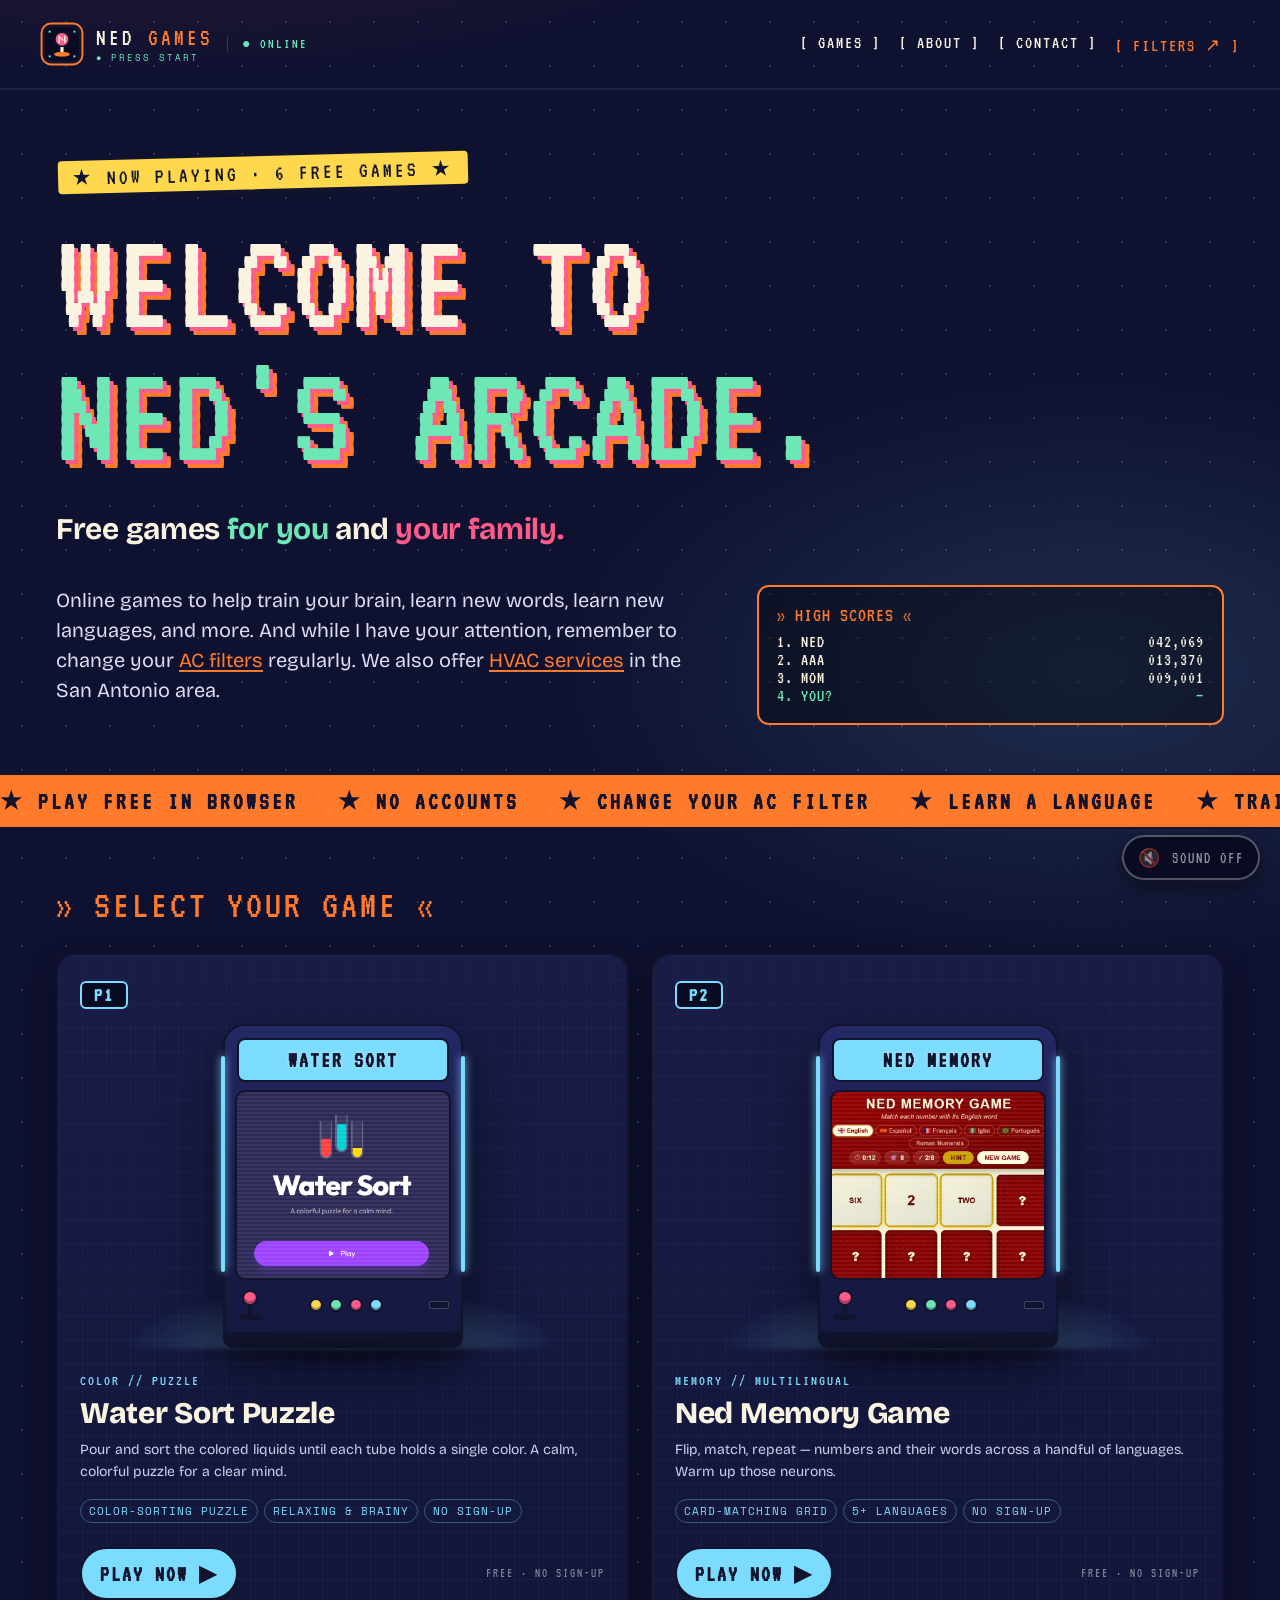
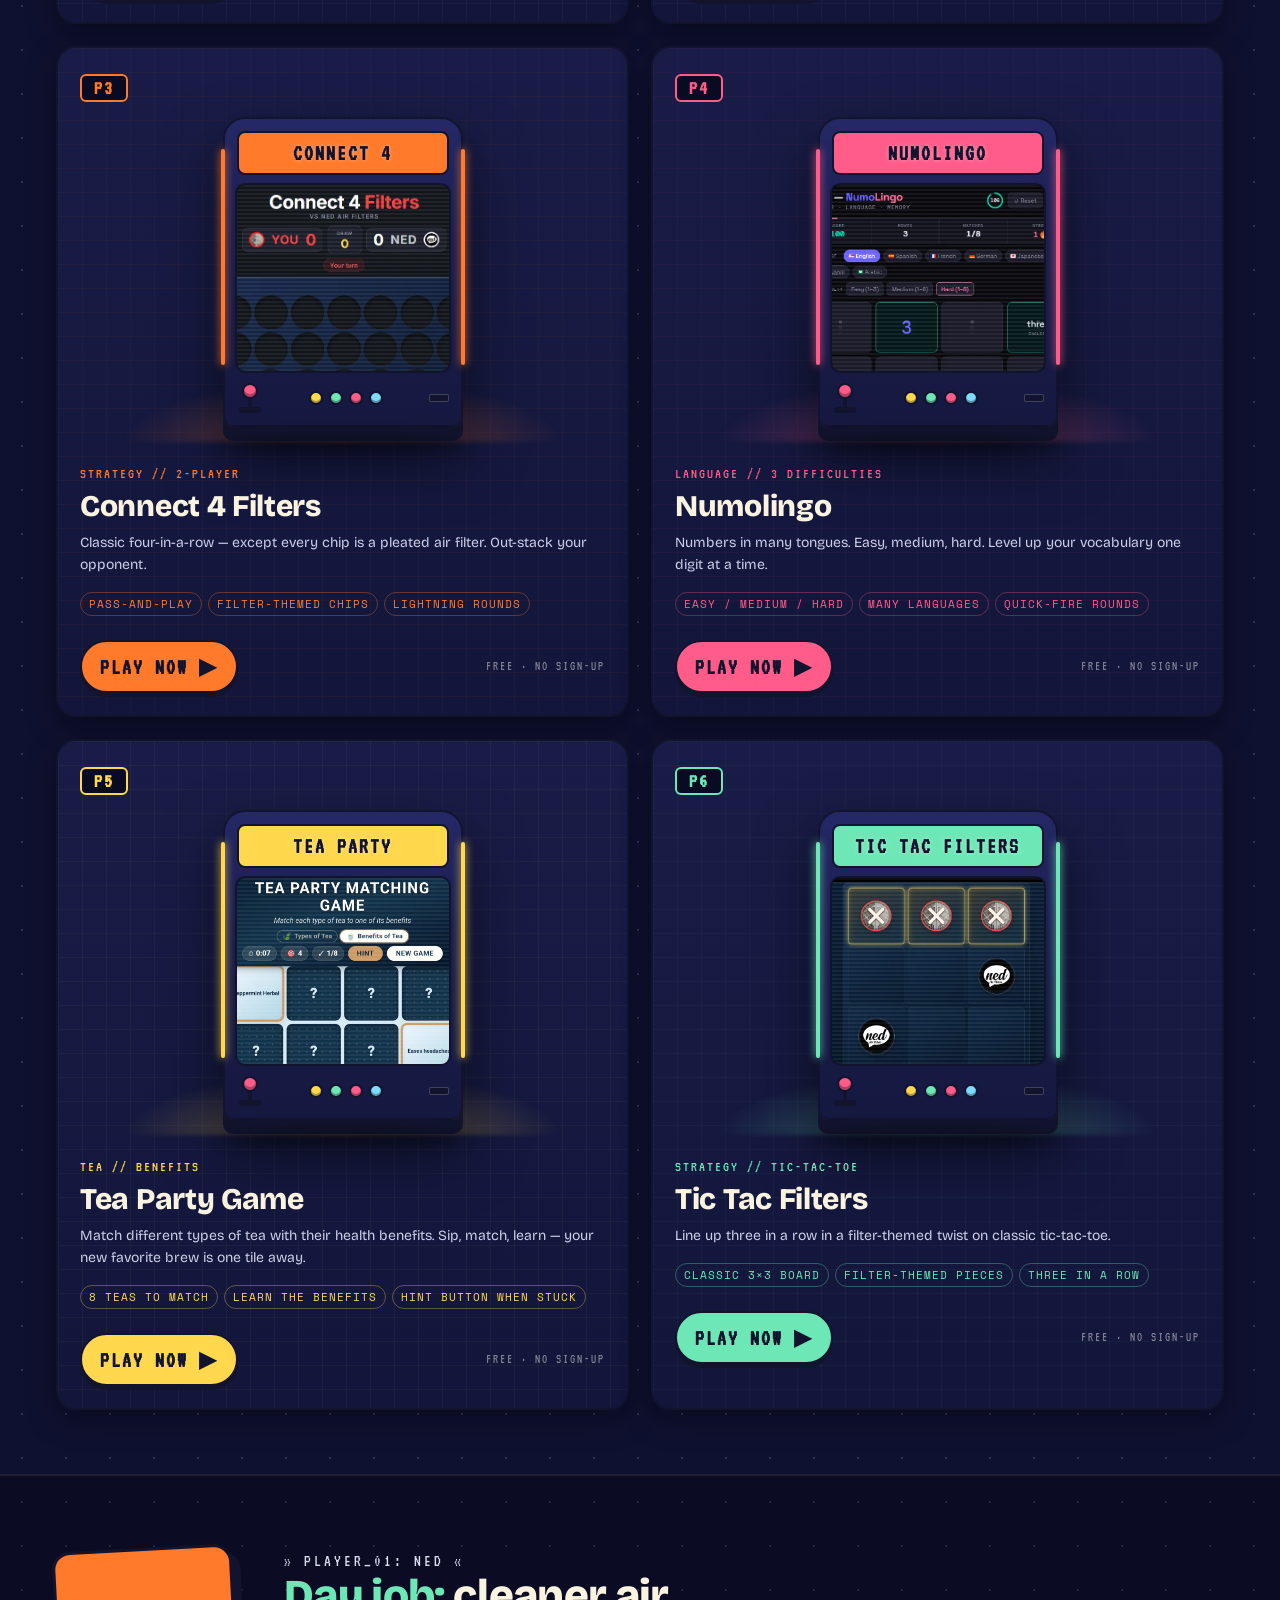
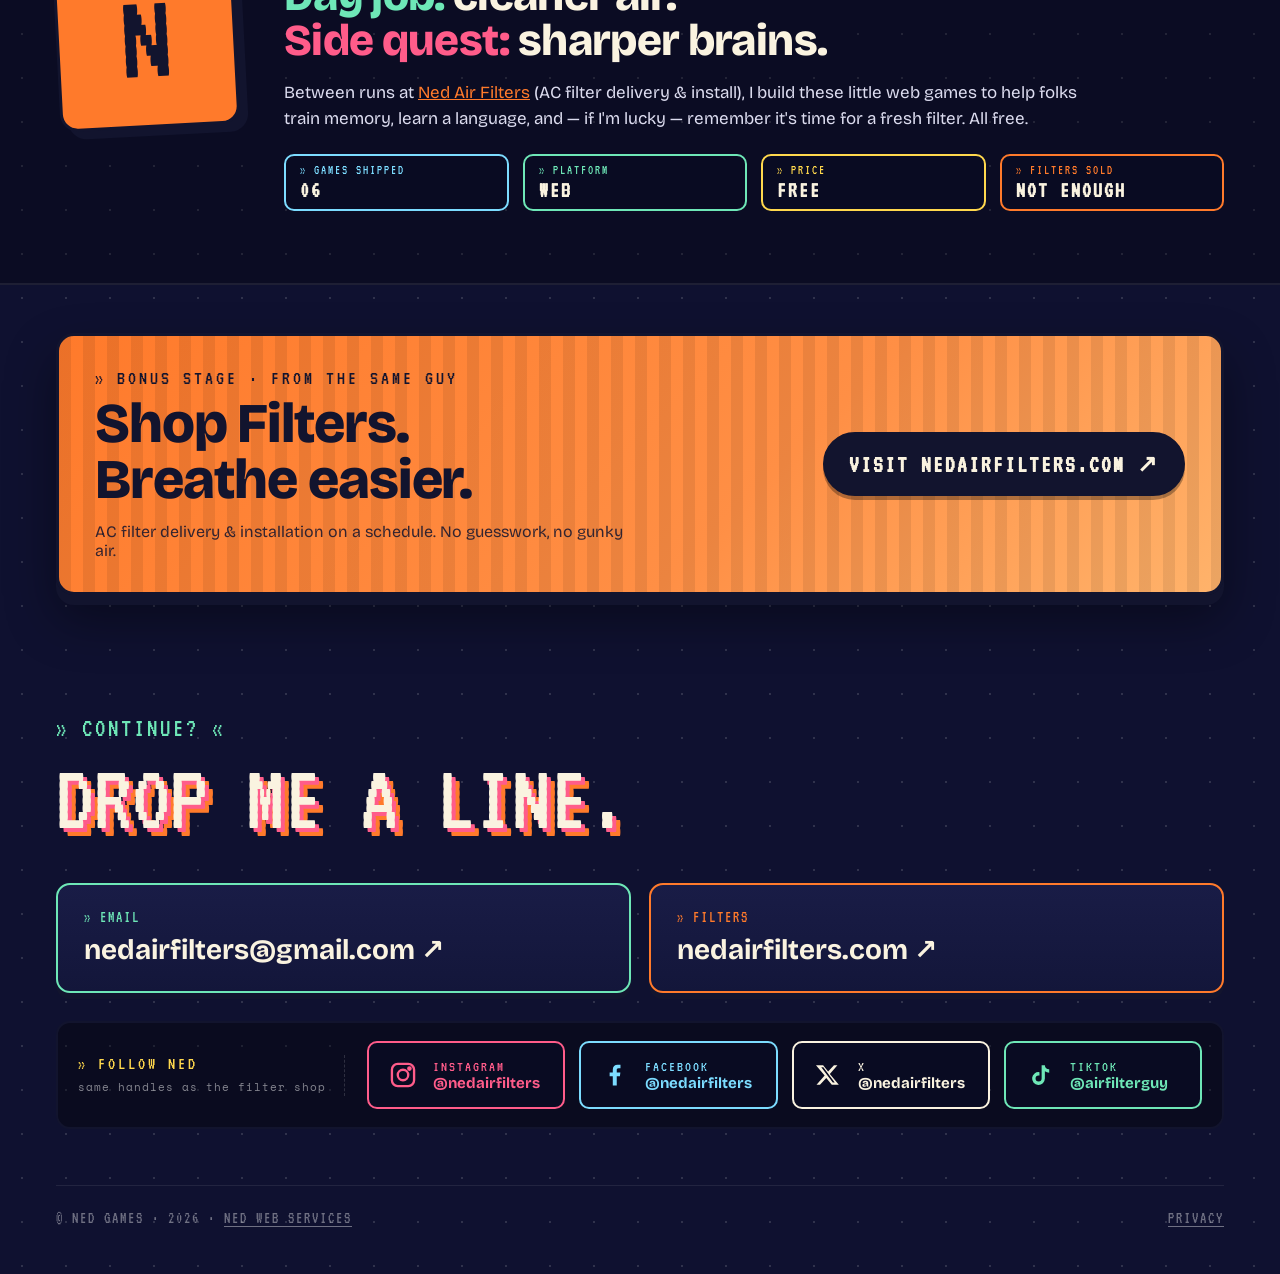
==== index.html @ 86bd7b47 "Ned Games arcade: static rebuild of nedgames.replit.app Same look as the Replit version, rebuilt as " ====
<!doctype html>
<html lang="en">
<head>
<meta charset="utf-8">
<meta name="viewport" content="width=device-width, initial-scale=1">
<script async src="https://nedtraffic.replit.app/api/tracker.js" data-site="8035ef31-9093-4702-ae8d-4995232cfbb9"></script>
<title>Ned Games — Free Browser Memory Games &amp; Language Games</title>
<meta name="description" content="Free browser memory games and language games by Ned. Learn numbers in Spanish, French, Igbo, Swahili &amp; more. Play Connect 4 Filters and color-sorting puzzles. No downloads, no sign-up.">
<link rel="canonical" href="https://games.nedwebservices.com/">
<meta name="theme-color" content="#0f1130">
<meta name="author" content="Ned">
<link rel="icon" type="image/png" href="assets/favicon.png">
<link rel="icon" type="image/png" sizes="192x192" href="assets/favicon-192.png">
<link rel="apple-touch-icon" href="assets/apple-touch-icon.png">
<meta property="og:type" content="website">
<meta property="og:site_name" content="Ned Games">
<meta property="og:title" content="Ned Games — Free Brain-Training Browser Games">
<meta property="og:description" content="Six free browser games: memory matching, Connect 4 Filters, number-word language matching, tea-and-benefits matching, Water Sort color puzzle, and Tic Tac Filters. Free games for you and your family.">
<meta property="og:url" content="https://games.nedwebservices.com/">
<meta property="og:image" content="https://games.nedwebservices.com/assets/og-image.jpg">
<meta property="og:image:width" content="1200">
<meta property="og:image:height" content="630">
<meta name="twitter:card" content="summary_large_image">
<meta name="twitter:title" content="Ned Games — Free Brain-Training Browser Games">
<meta name="twitter:description" content="Free browser memory games &amp; language games. Learn numbers in Spanish, French, Igbo, and Swahili. Play Connect 4 Filters and color-sorting puzzles. No sign-up.">
<meta name="twitter:image" content="https://games.nedwebservices.com/assets/og-image.jpg">
<link rel="preconnect" href="https://fonts.googleapis.com">
<link rel="preconnect" href="https://fonts.gstatic.com" crossorigin>
<link rel="stylesheet" href="https://fonts.googleapis.com/css2?family=Bricolage+Grotesque:opsz,wght@12..96,400;12..96,600;12..96,700;12..96,800&family=VT323&family=Space+Mono:wght@400;700&display=swap">
<link rel="stylesheet" href="style.css?v=1">
<script type="application/ld+json">{"@context": "https://schema.org", "@graph": [{"@type": "WebSite", "@id": "https://games.nedwebservices.com/#website", "url": "https://games.nedwebservices.com/", "name": "Ned Games", "description": "Free browser memory games, language games and puzzles by Ned.", "publisher": {"@type": "Organization", "name": "Ned Web Services", "url": "https://www.nedwebservices.com"}}, {"@type": "ItemList", "name": "Ned Games", "itemListElement": [{"@type": "ListItem", "position": 1, "item": {"@type": "VideoGame", "name": "Water Sort Puzzle", "url": "https://water-sort.replit.app/", "description": "Pour and sort the colored liquids until each tube holds a single color. A calm, colorful puzzle for a clear mind.", "gamePlatform": "Web browser", "applicationCategory": "Game", "operatingSystem": "Any", "offers": {"@type": "Offer", "price": "0", "priceCurrency": "USD"}, "image": "https://games.nedwebservices.com/assets/screens/watersort.webp"}}, {"@type": "ListItem", "position": 2, "item": {"@type": "VideoGame", "name": "Ned Memory Game", "url": "https://nedmemorygame.replit.app/", "description": "Flip, match, repeat — numbers and their words across a handful of languages. Warm up those neurons.", "gamePlatform": "Web browser", "applicationCategory": "Game", "operatingSystem": "Any", "offers": {"@type": "Offer", "price": "0", "priceCurrency": "USD"}, "image": "https://games.nedwebservices.com/assets/screens/memory.webp"}}, {"@type": "ListItem", "position": 3, "item": {"@type": "VideoGame", "name": "Connect 4 Filters", "url": "https://connect4filters.replit.app/", "description": "Classic four-in-a-row — except every chip is a pleated air filter. Out-stack your opponent.", "gamePlatform": "Web browser", "applicationCategory": "Game", "operatingSystem": "Any", "offers": {"@type": "Offer", "price": "0", "priceCurrency": "USD"}, "image": "https://games.nedwebservices.com/assets/screens/connect4.webp"}}, {"@type": "ListItem", "position": 4, "item": {"@type": "VideoGame", "name": "Numolingo", "url": "https://numolingo.replit.app/", "description": "Numbers in many tongues. Easy, medium, hard. Level up your vocabulary one digit at a time.", "gamePlatform": "Web browser", "applicationCategory": "Game", "operatingSystem": "Any", "offers": {"@type": "Offer", "price": "0", "priceCurrency": "USD"}, "image": "https://games.nedwebservices.com/assets/screens/numolingo.webp"}}, {"@type": "ListItem", "position": 5, "item": {"@type": "VideoGame", "name": "Tea Party Game", "url": "https://teapartygame.replit.app/", "description": "Match different types of tea with their health benefits. Sip, match, learn — your new favorite brew is one tile away.", "gamePlatform": "Web browser", "applicationCategory": "Game", "operatingSystem": "Any", "offers": {"@type": "Offer", "price": "0", "priceCurrency": "USD"}, "image": "https://games.nedwebservices.com/assets/screens/teaparty.webp"}}, {"@type": "ListItem", "position": 6, "item": {"@type": "VideoGame", "name": "Tic Tac Filters", "url": "https://tictacfilters.replit.app/", "description": "Line up three in a row in a filter-themed twist on classic tic-tac-toe.", "gamePlatform": "Web browser", "applicationCategory": "Game", "operatingSystem": "Any", "offers": {"@type": "Offer", "price": "0", "priceCurrency": "USD"}, "image": "https://games.nedwebservices.com/assets/screens/tictacfilters.webp"}}]}]}</script>
</head>
<body>
<div class="page">
  <div class="stars" aria-hidden="true"></div>

  <header class="topnav">
    <a class="brand" href="#top" aria-label="Ned Games home">
      <span class="logo"><svg viewBox="0 0 56 56" aria-hidden="true" focusable="false">
  <rect x="2" y="2" width="52" height="52" rx="12" fill="#12142e" stroke="#ff7a2b" stroke-width="2.5"/>
  <rect x="7" y="7" width="42" height="42" rx="8" fill="#090b22"/>
  <rect x="26" y="26" width="4" height="14" fill="#faf3e0"/>
  <ellipse cx="28" cy="42" rx="10" ry="3" fill="#12142e"/><ellipse cx="28" cy="41" rx="10" ry="3" fill="#ff7a2b"/>
  <circle cx="28" cy="22" r="9" fill="#ff5c8a" stroke="#12142e" stroke-width="2"/>
  <g fill="#faf3e0"><rect x="23.5" y="17.5" width="2" height="9"/><rect x="30.5" y="17.5" width="2" height="9"/><rect x="25.5" y="19.5" width="2" height="2"/><rect x="27.5" y="21.5" width="2" height="2"/></g>
  <g fill="#6ee7b7"><rect x="11" y="11" width="2.5" height="2.5"/><rect x="42.5" y="11" width="2.5" height="2.5"/></g>
  <g fill="#7cdcff"><rect x="11" y="42.5" width="2.5" height="2.5"/><rect x="42.5" y="42.5" width="2.5" height="2.5"/></g>
</svg><span class="logo-words"><span class="logo-name">NED <span>GAMES</span></span><span class="logo-sub"><span class="blink">●</span> press start</span></span></span>
      <span class="online"><span class="blink">●</span> ONLINE</span>
    </a>
    <nav aria-label="Main">
      <a href="#games">[ GAMES ]</a>
      <a href="#about">[ ABOUT ]</a>
      <a href="#contact">[ CONTACT ]</a>
      <a class="ext" href="https://www.nedairfilters.com" target="_blank" rel="noopener">[ FILTERS ↗ ]</a>
    </nav>
  </header>

  <main>
    <section class="hero" id="top">
      <p class="now-playing">★ NOW PLAYING · 6 FREE GAMES ★</p>
      <h1>WELCOME TO<br><span>NED'S ARCADE.</span></h1>
      <p class="manifesto">Free games <span class="m">for you</span> and <span class="p">your family.</span></p>
      <div class="hero-grid">
        <p>Online games to help train your brain, learn new words, learn new languages, and more. And while I have your attention, remember to change your <a href="https://www.nedairfilters.com" target="_blank" rel="noopener">AC filters</a> regularly. We also offer <a href="https://www.nedairfilters.com/hvac" target="_blank" rel="noopener">HVAC services</a> in the San Antonio area.</p>
        <div class="scores" role="img" aria-label="Arcade high score table for fun">
          <h2>» HIGH SCORES «</h2>
          <div><span>1. NED</span><span>042,069</span></div>
          <div><span>2. AAA</span><span>013,370</span></div>
          <div><span>3. MOM</span><span>009,001</span></div>
          <div class="you"><span>4. YOU?</span><span>—</span></div>
        </div>
      </div>
    </section>

    <div class="ticker" aria-label="Play free in browser, no accounts, change your AC filter, learn a language, train your memory"><div class="ticker-track" aria-hidden="true"><span>★ PLAY FREE IN BROWSER</span><span>★ NO ACCOUNTS</span><span>★ CHANGE YOUR AC FILTER</span><span>★ LEARN A LANGUAGE</span><span>★ TRAIN YOUR MEMORY</span><span>★ BUILT BY NED</span><span>★ POWERED BY CLEAN AIR</span><span aria-hidden="true">★ PLAY FREE IN BROWSER</span><span aria-hidden="true">★ NO ACCOUNTS</span><span aria-hidden="true">★ CHANGE YOUR AC FILTER</span><span aria-hidden="true">★ LEARN A LANGUAGE</span><span aria-hidden="true">★ TRAIN YOUR MEMORY</span><span aria-hidden="true">★ BUILT BY NED</span><span aria-hidden="true">★ POWERED BY CLEAN AIR</span></div></div>

    <section class="games" id="games" aria-labelledby="games-title">
      <h2 class="section-title" id="games-title">» SELECT YOUR GAME «</h2>
      <div class="grid">
      <a class="card" href="https://water-sort.replit.app/" target="_blank" rel="noopener" style="--c:#7cdcff" aria-label="Play Water Sort Puzzle (opens in a new tab)">
        <span class="pno">P1</span>
        <div class="cab-area" aria-hidden="true">
          <div class="cab-glow"></div>
          <div class="cab">
            <i class="light l"></i><i class="light r"></i>
            <div class="marquee flicker">WATER SORT</div>
            <div class="screen"><img src="assets/screens/watersort.webp?v=1" alt="Water Sort Puzzle game screen with colored liquids in glass tubes" width="460" height="345" loading="lazy" decoding="async"></div>
            <div class="controls"><div class="stick"><i class="shaft"></i><i class="ball"></i><i class="base"></i></div><div class="buttons"><i></i><i></i><i></i><i></i></div><div class="slot"></div></div>
          </div>
          <div class="cab-shadow"></div>
        </div>
        <div class="card-body">
          <div class="tag">COLOR // PUZZLE</div>
          <h3>Water Sort Puzzle</h3>
          <p>Pour and sort the colored liquids until each tube holds a single color. A calm, colorful puzzle for a clear mind.</p>
          <ul class="chips"><li>Color-sorting puzzle</li><li>Relaxing &amp; brainy</li><li>No sign-up</li></ul>
          <div class="card-foot"><span class="coin">PLAY NOW ▶</span><span class="free">FREE · NO SIGN-UP</span></div>
        </div>
      </a>
      <a class="card" href="https://nedmemorygame.replit.app/" target="_blank" rel="noopener" style="--c:#7cdcff" aria-label="Play Ned Memory Game (opens in a new tab)">
        <span class="pno">P2</span>
        <div class="cab-area" aria-hidden="true">
          <div class="cab-glow"></div>
          <div class="cab">
            <i class="light l"></i><i class="light r"></i>
            <div class="marquee flicker">NED MEMORY</div>
            <div class="screen"><img src="assets/screens/memory.webp?v=1" alt="Ned Memory Game card grid matching numbers to their words" width="460" height="345" loading="lazy" decoding="async"></div>
            <div class="controls"><div class="stick"><i class="shaft"></i><i class="ball"></i><i class="base"></i></div><div class="buttons"><i></i><i></i><i></i><i></i></div><div class="slot"></div></div>
          </div>
          <div class="cab-shadow"></div>
        </div>
        <div class="card-body">
          <div class="tag">MEMORY // MULTILINGUAL</div>
          <h3>Ned Memory Game</h3>
          <p>Flip, match, repeat — numbers and their words across a handful of languages. Warm up those neurons.</p>
          <ul class="chips"><li>Card-matching grid</li><li>5+ languages</li><li>No sign-up</li></ul>
          <div class="card-foot"><span class="coin">PLAY NOW ▶</span><span class="free">FREE · NO SIGN-UP</span></div>
        </div>
      </a>
      <a class="card" href="https://connect4filters.replit.app/" target="_blank" rel="noopener" style="--c:#ff7a2b" aria-label="Play Connect 4 Filters (opens in a new tab)">
        <span class="pno">P3</span>
        <div class="cab-area" aria-hidden="true">
          <div class="cab-glow"></div>
          <div class="cab">
            <i class="light l"></i><i class="light r"></i>
            <div class="marquee flicker">CONNECT 4</div>
            <div class="screen"><img src="assets/screens/connect4.webp?v=1" alt="Connect 4 Filters board with air-filter chips" width="460" height="345" loading="lazy" decoding="async"></div>
            <div class="controls"><div class="stick"><i class="shaft"></i><i class="ball"></i><i class="base"></i></div><div class="buttons"><i></i><i></i><i></i><i></i></div><div class="slot"></div></div>
          </div>
          <div class="cab-shadow"></div>
        </div>
        <div class="card-body">
          <div class="tag">STRATEGY // 2-PLAYER</div>
          <h3>Connect 4 Filters</h3>
          <p>Classic four-in-a-row — except every chip is a pleated air filter. Out-stack your opponent.</p>
          <ul class="chips"><li>Pass-and-play</li><li>Filter-themed chips</li><li>Lightning rounds</li></ul>
          <div class="card-foot"><span class="coin">PLAY NOW ▶</span><span class="free">FREE · NO SIGN-UP</span></div>
        </div>
      </a>
      <a class="card" href="https://numolingo.replit.app/" target="_blank" rel="noopener" style="--c:#ff5c8a" aria-label="Play Numolingo (opens in a new tab)">
        <span class="pno">P4</span>
        <div class="cab-area" aria-hidden="true">
          <div class="cab-glow"></div>
          <div class="cab">
            <i class="light l"></i><i class="light r"></i>
            <div class="marquee flicker">NUMOLINGO</div>
            <div class="screen"><img src="assets/screens/numolingo.webp?v=1" alt="NumoLingo number and language memory game screen" width="460" height="345" loading="lazy" decoding="async"></div>
            <div class="controls"><div class="stick"><i class="shaft"></i><i class="ball"></i><i class="base"></i></div><div class="buttons"><i></i><i></i><i></i><i></i></div><div class="slot"></div></div>
          </div>
          <div class="cab-shadow"></div>
        </div>
        <div class="card-body">
          <div class="tag">LANGUAGE // 3 DIFFICULTIES</div>
          <h3>Numolingo</h3>
          <p>Numbers in many tongues. Easy, medium, hard. Level up your vocabulary one digit at a time.</p>
          <ul class="chips"><li>Easy / Medium / Hard</li><li>Many languages</li><li>Quick-fire rounds</li></ul>
          <div class="card-foot"><span class="coin">PLAY NOW ▶</span><span class="free">FREE · NO SIGN-UP</span></div>
        </div>
      </a>
      <a class="card" href="https://teapartygame.replit.app/" target="_blank" rel="noopener" style="--c:#ffd84d" aria-label="Play Tea Party Game (opens in a new tab)">
        <span class="pno">P5</span>
        <div class="cab-area" aria-hidden="true">
          <div class="cab-glow"></div>
          <div class="cab">
            <i class="light l"></i><i class="light r"></i>
            <div class="marquee flicker">TEA PARTY</div>
            <div class="screen"><img src="assets/screens/teaparty.webp?v=1" alt="Tea Party Matching Game tiles of tea types" width="460" height="345" loading="lazy" decoding="async"></div>
            <div class="controls"><div class="stick"><i class="shaft"></i><i class="ball"></i><i class="base"></i></div><div class="buttons"><i></i><i></i><i></i><i></i></div><div class="slot"></div></div>
          </div>
          <div class="cab-shadow"></div>
        </div>
        <div class="card-body">
          <div class="tag">TEA // BENEFITS</div>
          <h3>Tea Party Game</h3>
          <p>Match different types of tea with their health benefits. Sip, match, learn — your new favorite brew is one tile away.</p>
          <ul class="chips"><li>8 teas to match</li><li>Learn the benefits</li><li>Hint button when stuck</li></ul>
          <div class="card-foot"><span class="coin">PLAY NOW ▶</span><span class="free">FREE · NO SIGN-UP</span></div>
        </div>
      </a>
      <a class="card" href="https://tictacfilters.replit.app/" target="_blank" rel="noopener" style="--c:#6ee7b7" aria-label="Play Tic Tac Filters (opens in a new tab)">
        <span class="pno">P6</span>
        <div class="cab-area" aria-hidden="true">
          <div class="cab-glow"></div>
          <div class="cab">
            <i class="light l"></i><i class="light r"></i>
            <div class="marquee flicker">TIC TAC FILTERS</div>
            <div class="screen"><img src="assets/screens/tictacfilters.webp?v=1" alt="Tic Tac Filters game board" width="460" height="345" loading="lazy" decoding="async"></div>
            <div class="controls"><div class="stick"><i class="shaft"></i><i class="ball"></i><i class="base"></i></div><div class="buttons"><i></i><i></i><i></i><i></i></div><div class="slot"></div></div>
          </div>
          <div class="cab-shadow"></div>
        </div>
        <div class="card-body">
          <div class="tag">STRATEGY // TIC-TAC-TOE</div>
          <h3>Tic Tac Filters</h3>
          <p>Line up three in a row in a filter-themed twist on classic tic-tac-toe.</p>
          <ul class="chips"><li>Classic 3×3 board</li><li>Filter-themed pieces</li><li>Three in a row</li></ul>
          <div class="card-foot"><span class="coin">PLAY NOW ▶</span><span class="free">FREE · NO SIGN-UP</span></div>
        </div>
      </a>
      </div>
    </section>

    <section class="about" id="about" aria-labelledby="about-title">
      <div class="about-grid">
        <div class="n-badge" aria-hidden="true">N</div>
        <div>
          <p class="player">» PLAYER_01: NED «</p>
          <h2 class="big" id="about-title"><span class="m">Day job:</span> cleaner air.<br><span class="p">Side quest:</span> sharper brains.</h2>
          <p>Between runs at <a href="https://www.nedairfilters.com" target="_blank" rel="noopener">Ned Air Filters</a> (AC filter delivery &amp; install), I build these little web games to help folks train memory, learn a language, and — if I'm lucky — remember it's time for a fresh filter. All free.</p>
          <div class="stats">
            <div class="stat" style="--c:#7cdcff"><span>» GAMES SHIPPED</span><span>06</span></div>
            <div class="stat" style="--c:#6ee7b7"><span>» PLATFORM</span><span>WEB</span></div>
            <div class="stat" style="--c:#ffd84d"><span>» PRICE</span><span>FREE</span></div>
            <div class="stat" style="--c:#ff7a2b"><span>» FILTERS SOLD</span><span>NOT ENOUGH</span></div>
          </div>
        </div>
      </div>
    </section>

    <section class="banner-wrap" aria-label="Ned Air Filters">
      <a class="banner" href="https://www.nedairfilters.com" target="_blank" rel="noopener">
        <div class="banner-inner">
          <div class="banner-text">
            <div class="banner-kicker">» BONUS STAGE · FROM THE SAME GUY</div>
            <p class="banner-title">Shop Filters.<br>Breathe easier.</p>
            <div class="banner-copy">AC filter delivery &amp; installation on a schedule. No guesswork, no gunky air.</div>
          </div>
          <span class="banner-cta">VISIT NEDAIRFILTERS.COM ↗</span>
        </div>
      </a>
    </section>

    <section class="contact" id="contact" aria-labelledby="contact-title">
      <p class="continue">» CONTINUE? «</p>
      <h2 class="drop" id="contact-title">DROP ME A LINE.</h2>
      <div class="primary">
        <a href="mailto:nedairfilters@gmail.com" style="--c:#6ee7b7"><span>» EMAIL</span><span>nedairfilters@gmail.com ↗</span></a>
        <a href="https://www.nedairfilters.com" target="_blank" rel="noopener" style="--c:#ff7a2b"><span>» FILTERS</span><span>nedairfilters.com ↗</span></a>
      </div>
      <div class="socials">
        <div class="follow"><span>» FOLLOW NED</span><span>same handles as the filter shop</span></div>
        <div class="social-list"><a class="social" href="https://instagram.com/nedairfilters" target="_blank" rel="noopener" style="--c:#ff5c8a" title="INSTAGRAM · @nedairfilters"><span class="ico"><svg width="28" height="28" viewBox="0 0 24 24" fill="none" stroke="currentColor" stroke-width="2" stroke-linecap="round" stroke-linejoin="round" aria-hidden="true"><rect x="2.5" y="2.5" width="19" height="19" rx="5"/><circle cx="12" cy="12" r="4.5"/><circle cx="17.5" cy="6.5" r="1" fill="currentColor"/></svg></span><span class="txt"><span>INSTAGRAM</span><span>@nedairfilters</span></span></a><a class="social" href="https://facebook.com/nedairfilters" target="_blank" rel="noopener" style="--c:#7cdcff" title="FACEBOOK · @nedairfilters"><span class="ico"><svg width="28" height="28" viewBox="0 0 24 24" fill="currentColor" aria-hidden="true"><path d="M13.5 21v-8h2.7l.4-3.2h-3.1V7.7c0-.9.25-1.5 1.55-1.5H16.7V3.3c-.28-.04-1.3-.12-2.48-.12-2.45 0-4.12 1.5-4.12 4.24v2.38H7.4V13h2.7v8h3.4z"/></svg></span><span class="txt"><span>FACEBOOK</span><span>@nedairfilters</span></span></a><a class="social" href="https://x.com/nedairfilters" target="_blank" rel="noopener" style="--c:#faf3e0" title="X · @nedairfilters"><span class="ico"><svg width="26" height="26" viewBox="0 0 24 24" fill="currentColor" aria-hidden="true"><path d="M17.5 3h3.2l-7 8 8.3 10h-6.5l-5.1-6.3L4.6 21H1.4l7.5-8.6L.9 3h6.6l4.6 5.8L17.5 3zm-1.1 16h1.8L7.7 4.9H5.8l10.6 14.1z"/></svg></span><span class="txt"><span>X</span><span>@nedairfilters</span></span></a><a class="social" href="https://tiktok.com/@airfilterguy" target="_blank" rel="noopener" style="--c:#6ee7b7" title="TIKTOK · @airfilterguy"><span class="ico"><svg width="26" height="26" viewBox="0 0 24 24" fill="currentColor" aria-hidden="true"><path d="M16.5 3h-3v12.2a2.8 2.8 0 1 1-2.8-2.8c.28 0 .55.04.8.12V9.4a5.9 5.9 0 1 0 5 5.85V8.6a6.8 6.8 0 0 0 4 1.3V6.8a3.8 3.8 0 0 1-4-3.8z"/></svg></span><span class="txt"><span>TIKTOK</span><span>@airfilterguy</span></span></a></div>
      </div>
      <footer class="site-foot">
        <span>© NED GAMES · 2026 · <a href="https://www.nedwebservices.com" target="_blank" rel="noopener">NED WEB SERVICES</a></span>
        <a href="privacy.html">PRIVACY</a>
      </footer>
    </section>
  </main>
</div>

<button class="sound" id="soundBtn" type="button" aria-pressed="false" aria-label="Turn arcade sounds on"><span class="icon" aria-hidden="true">🔇</span><span class="label">SOUND OFF</span></button>
<script src="app.js?v=1"></script>
</body>
</html>
---- style.css ----
/* Ned Games — arcade lobby. Deep indigo night + CRT glow + chunky playful type. */
:root {
  --bg: #0f1130;
  --bg-deep: #090b22;
  --paper: #faf3e0;
  --ink: #12142e;
  --orange: #ff7a2b;
  --pink: #ff5c8a;
  --mint: #6ee7b7;
  --cyan: #7cdcff;
  --yellow: #ffd84d;
  --body: "Bricolage Grotesque", system-ui, -apple-system, "Segoe UI", sans-serif;
  --pixel: "VT323", ui-monospace, monospace;
  --mono: "Space Mono", ui-monospace, monospace;
}
* { box-sizing: border-box; }
html { scroll-behavior: smooth; -webkit-text-size-adjust: 100%; }
html, body { margin: 0; padding: 0; background: var(--bg); color: var(--paper); font-family: var(--body); }
a { color: inherit; }
::selection { background: var(--orange); color: var(--ink); }
img { max-width: 100%; }

.page {
  min-height: 100vh; position: relative; overflow: hidden; background: var(--bg);
  background-image:
    radial-gradient(1200px 500px at 15% -5%, rgba(255,92,138,0.18), transparent 60%),
    radial-gradient(900px 500px at 85% 15%, rgba(124,220,255,0.14), transparent 60%),
    radial-gradient(800px 600px at 50% 110%, rgba(255,122,43,0.2), transparent 60%);
}
.stars {
  position: absolute; inset: 0; pointer-events: none; opacity: .25;
  background-image: radial-gradient(rgba(255,255,255,0.55) 1px, transparent 1px);
  background-size: 44px 44px; animation: twinkle 6s ease-in-out infinite;
}
@keyframes twinkle { 0%,100% { opacity: .2 } 50% { opacity: .5 } }
@keyframes blink { 0%,49% { opacity: 1 } 50%,100% { opacity: .15 } }
.blink { animation: blink 1.1s steps(2) infinite; }
@keyframes flicker { 0%,97%,100% { opacity: 1 } 98% { opacity: .6 } 99% { opacity: .9 } }
.flicker { animation: flicker 5s infinite; }
.pixel { font-family: var(--pixel); letter-spacing: 2px; }

/* ---------- Header ---------- */
.topnav {
  position: relative; z-index: 5; display: flex; align-items: center; justify-content: space-between;
  flex-wrap: wrap; gap: 10px; padding: 22px 40px; border-bottom: 2px solid rgba(255,255,255,0.08);
}
.brand { display: flex; align-items: center; gap: 10px; text-decoration: none; }
.logo { display: inline-flex; align-items: center; gap: 12px; }
.logo svg { display: block; width: 44px; height: 44px; }
.logo-words { display: flex; flex-direction: column; line-height: 1; gap: 3px; }
.logo-name { font-family: var(--pixel); font-size: 24px; letter-spacing: 3px; color: var(--paper); }
.logo-name span, .orange { color: var(--orange); }
.logo-sub { font-family: var(--mono); font-size: 9px; letter-spacing: 2px; color: var(--mint); text-transform: uppercase; }
.online { font-family: var(--pixel); font-size: 14px; letter-spacing: 2px; color: var(--mint); border-left: 1px solid rgba(255,255,255,0.15); padding-left: 14px; margin-left: 4px; }
.topnav nav { display: flex; flex-wrap: wrap; row-gap: 6px; column-gap: 18px; font-family: var(--pixel); font-size: 18px; letter-spacing: 2px; justify-content: flex-end; }
.topnav nav a { color: var(--paper); text-decoration: none; white-space: nowrap; }
.topnav nav a:hover { color: var(--yellow); }
.topnav nav a.ext { color: var(--orange); }

/* ---------- Hero ---------- */
.hero { padding: 64px 56px 48px; position: relative; }
.now-playing {
  display: inline-block; font-family: var(--pixel); font-size: 22px; letter-spacing: 3px; color: var(--ink);
  background: var(--yellow); padding: 4px 14px; border-radius: 6px; border: 2px solid var(--ink);
  margin: 0 0 26px; transform: rotate(-1.5deg); box-shadow: 4px 4px 0 var(--ink);
}
.hero h1 {
  margin: 0; font-family: var(--pixel); font-weight: 400; font-size: 148px; line-height: .9; letter-spacing: 0;
  color: var(--paper); text-shadow: 4px 4px 0 var(--pink), 8px 8px 0 var(--orange);
}
.hero h1 span { color: var(--mint); }
.manifesto { margin-top: 28px; max-width: 900px; font-weight: 700; font-size: 30px; line-height: 1.25; letter-spacing: -0.01em; }
.manifesto .m { color: var(--mint); } .manifesto .p { color: var(--pink); }
.hero-grid { display: grid; grid-template-columns: 1.4fr 1fr; gap: 48px; margin-top: 36px; align-items: start; }
.hero-grid p { margin: 0; font-size: 20px; line-height: 1.5; color: #dcdcf5; max-width: 680px; }
.hero-grid p a { color: var(--orange); text-underline-offset: 3px; }
.scores { background: rgba(0,0,0,0.35); border: 2px solid var(--orange); border-radius: 12px; padding: 18px; font-family: var(--pixel); font-size: 18px; letter-spacing: 1px; }
.scores h2 { color: var(--orange); margin: 0 0 8px; font-size: 20px; font-weight: 400; }
.scores div { display: flex; justify-content: space-between; }
.scores .you { color: var(--mint); }

/* ---------- Ticker ---------- */
.ticker { background: var(--orange); color: var(--ink); border-top: 2px solid var(--ink); border-bottom: 2px solid var(--ink); padding: 12px 0; overflow: hidden; font-family: var(--pixel); font-size: 24px; letter-spacing: 3px; font-weight: 700; }
.ticker-track { display: flex; gap: 40px; width: max-content; white-space: nowrap; animation: slide 14s linear infinite; }
@keyframes slide { from { transform: translateX(0) } to { transform: translateX(-50%) } }

/* ---------- Games ---------- */
.games { padding: 56px 40px 64px; position: relative; }
.section-title { font-family: var(--pixel); font-weight: 400; font-size: 40px; letter-spacing: 3px; color: var(--orange); line-height: 1; margin: 0 16px 28px; }
.grid { display: grid; grid-template-columns: 1fr 1fr; gap: 22px; padding: 0 16px; }
.card {
  --c: var(--cyan);
  display: block; text-decoration: none; color: var(--paper); position: relative; overflow: hidden;
  background: linear-gradient(180deg,#191c46 0%,#13163a 100%); border: 2px solid var(--ink); border-radius: 20px;
  padding: 26px 22px 22px; box-shadow: 0 10px 30px rgba(0,0,0,0.35);
}
.card::before {
  content: ""; position: absolute; inset: 0; pointer-events: none; opacity: .6;
  background-image: linear-gradient(color-mix(in srgb, var(--c) 7%, transparent) 1px, transparent 1px),
                    linear-gradient(90deg, color-mix(in srgb, var(--c) 7%, transparent) 1px, transparent 1px);
  background-size: 24px 24px;
}
.card:focus-visible { outline: 3px solid var(--yellow); outline-offset: 4px; }
.pno { position: relative; display: inline-block; font-family: var(--pixel); font-size: 20px; color: var(--c); background: var(--bg-deep); padding: 2px 12px; border-radius: 6px; border: 2px solid var(--c); letter-spacing: 2px; font-weight: 700; }
.cab-area { position: relative; width: 100%; height: 340px; display: flex; align-items: center; justify-content: center; }
.cab-glow { position: absolute; left: 0; right: 0; bottom: 0; height: 90px; pointer-events: none; filter: blur(2px);
  background: radial-gradient(60% 100% at 50% 100%, color-mix(in srgb, var(--c) 40%, transparent), transparent 70%); }
.cab {
  width: 240px; height: 310px; position: relative; padding: 12px; display: flex; flex-direction: column; gap: 10px;
  background: linear-gradient(180deg,#242866 0%,#1b1e4d 40%,#15183f 100%); border-radius: 22px 22px 10px 10px;
  border: 2px solid var(--ink); box-shadow: 0 14px 0 var(--ink), 0 30px 60px rgba(0,0,0,0.55);
  transition: transform .25s cubic-bezier(.2,.7,.3,1);
}
.card:hover .cab, .card:focus-visible .cab { transform: translateY(-6px); }
.cab .light { position: absolute; top: 30px; bottom: 60px; width: 4px; background: var(--c); border-radius: 2px; box-shadow: 0 0 8px var(--c); }
.cab .light.l { left: -4px; } .cab .light.r { right: -4px; }
.marquee { background: var(--c); color: var(--ink); text-align: center; padding: 8px 4px; border-radius: 8px; font-family: var(--pixel); font-size: 22px; line-height: 1.1; letter-spacing: 2px; border: 2px solid var(--ink); text-shadow: 0 0 4px rgba(255,255,255,0.4); font-weight: 700; white-space: nowrap; overflow: hidden; }
.card:hover .marquee { filter: brightness(1.15); }
.screen { flex: 1; background: var(--bg-deep); border-radius: 8px; position: relative; overflow: hidden; box-shadow: inset 0 0 30px rgba(0,0,0,0.6), 0 0 0 2px var(--ink); }
.screen img { position: absolute; inset: 0; width: 100%; height: 100%; object-fit: cover; filter: saturate(1.05) contrast(1.02); }
.screen::after { content: ""; position: absolute; inset: 0; pointer-events: none; border-radius: inherit; background: repeating-linear-gradient(0deg, rgba(255,255,255,0.06) 0 2px, transparent 2px 4px); }
.controls { display: flex; align-items: center; gap: 10px; padding-top: 2px; }
.stick { width: 26px; height: 30px; position: relative; }
.stick i { position: absolute; left: 50%; transform: translateX(-50%); }
.stick .shaft { top: 12px; width: 4px; height: 18px; background: var(--ink); border-radius: 2px; }
.stick .ball { top: 0; width: 16px; height: 16px; background: var(--pink); border-radius: 50%; border: 2px solid var(--ink); box-shadow: inset 0 -3px 0 rgba(0,0,0,0.3); }
.stick .base { bottom: 0; width: 22px; height: 6px; background: var(--ink); border-radius: 3px; }
.buttons { display: flex; gap: 6px; flex: 1; justify-content: center; }
.buttons i { width: 14px; height: 14px; border-radius: 50%; border: 2px solid var(--ink); box-shadow: inset 0 -2px 0 rgba(0,0,0,0.3); }
.buttons i:nth-child(1) { background: var(--yellow); } .buttons i:nth-child(2) { background: var(--mint); }
.buttons i:nth-child(3) { background: var(--pink); } .buttons i:nth-child(4) { background: var(--cyan); }
.slot { width: 20px; height: 8px; background: var(--ink); border-radius: 2px; border: 1px solid rgba(255,255,255,0.2); }
.cab-shadow { position: absolute; bottom: -8px; left: 50%; transform: translateX(-50%); width: 250px; height: 12px; background: rgba(0,0,0,0.4); border-radius: 50%; filter: blur(7px); }
.card-body { margin-top: 24px; display: flex; flex-direction: column; gap: 10px; position: relative; }
.tag { font-family: var(--pixel); font-size: 15px; letter-spacing: 2px; color: var(--c); }
.card h3 { margin: 0; font-weight: 800; font-size: 30px; line-height: 1.05; letter-spacing: -0.01em; }
.card p { margin: 0; font-size: 14px; line-height: 1.55; color: #cdcee8; }
.chips { margin: 6px 0 0; padding: 0; list-style: none; display: flex; flex-wrap: wrap; gap: 6px; }
.chips li { font-family: var(--mono); font-size: 11px; letter-spacing: 1px; color: var(--c); border: 1px solid color-mix(in srgb, var(--c) 33%, transparent); padding: 3px 8px; border-radius: 999px; text-transform: uppercase; }
.card-foot { display: flex; justify-content: space-between; align-items: center; margin-top: 14px; gap: 10px; flex-wrap: wrap; }
.coin { display: inline-flex; align-items: center; gap: 10px; padding: 12px 18px; background: var(--c); color: var(--ink); border-radius: 999px; font-family: var(--pixel); font-size: 22px; letter-spacing: 2px; font-weight: 700; border: 2px solid var(--ink); box-shadow: 0 4px 0 var(--ink); transition: background .15s, transform .2s; }
.card:hover .coin { background: var(--yellow); transform: scale(1.03); }
.free { font-family: var(--pixel); font-size: 13px; letter-spacing: 2px; color: rgba(255,255,255,0.45); }

/* ---------- About ---------- */
.about { padding: 72px 56px; border-top: 2px solid rgba(255,255,255,0.08); border-bottom: 2px solid rgba(255,255,255,0.08); background: rgba(0,0,0,0.28); position: relative; }
.about-grid { display: grid; grid-template-columns: auto 1fr; gap: 48px; align-items: start; }
.n-badge { width: 180px; height: 180px; background: var(--orange); border: 3px solid var(--ink); border-radius: 18px; display: flex; align-items: center; justify-content: center; font-family: var(--pixel); color: var(--ink); font-size: 130px; line-height: 1; transform: rotate(-3deg); box-shadow: 8px 8px 0 var(--ink); }
.player { font-family: var(--pixel); font-size: 22px; letter-spacing: 3px; color: var(--pink); margin: 0 0 12px; font-weight: 400; }
.about h2.big { margin: 0 0 16px; font-weight: 800; font-size: 44px; line-height: 1.02; letter-spacing: -0.015em; }
.about h2.big .m { color: var(--mint); } .about h2.big .p { color: var(--pink); }
.about p { margin: 0; font-size: 17px; line-height: 1.55; color: #dcdcef; max-width: 820px; }
.about p a { color: var(--orange); }
.stats { display: grid; grid-template-columns: repeat(auto-fit, minmax(120px, 1fr)); gap: 14px; margin-top: 22px; }
.stat { font-family: var(--pixel); letter-spacing: 2px; padding: 8px 14px; background: var(--bg-deep); border: 2px solid var(--c); border-radius: 10px; display: flex; flex-direction: column; gap: 2px; min-width: 0; }
.stat span:first-child { color: var(--c); font-size: 13px; white-space: nowrap; overflow: hidden; text-overflow: ellipsis; }
.stat span:last-child { color: var(--paper); font-size: 22px; font-weight: 700; }

/* ---------- Filter banner ---------- */
.banner-wrap { padding: 48px 56px; position: relative; }
.banner { display: block; text-decoration: none; position: relative; overflow: hidden; border: 3px solid var(--ink); border-radius: 18px; padding: 32px 36px;
  background: linear-gradient(135deg, var(--orange) 0%, #ff8f45 60%, #ffb36b 100%); box-shadow: 0 10px 0 var(--ink), 0 24px 50px rgba(0,0,0,0.4); }
.banner::before { content: ""; position: absolute; inset: 0; pointer-events: none; background-image: repeating-linear-gradient(90deg, rgba(0,0,0,0.08) 0 12px, transparent 12px 24px); }
.banner-inner { position: relative; display: flex; align-items: center; justify-content: space-between; gap: 32px; flex-wrap: wrap; }
.banner-text { flex: 1 1 260px; min-width: 0; color: var(--ink); }
.banner-kicker { font-family: var(--pixel); font-size: 20px; letter-spacing: 3px; margin-bottom: 8px; }
.banner-title { font-weight: 800; font-size: 56px; line-height: 1; letter-spacing: -0.02em; margin: 0; }
.banner-copy { margin-top: 14px; font-size: 16px; opacity: .85; max-width: 540px; }
.banner-cta { display: inline-flex; align-items: center; gap: 12px; padding: 16px 24px; background: var(--ink); color: var(--paper); border-radius: 999px; font-family: var(--pixel); font-size: 24px; letter-spacing: 2px; font-weight: 700; border: 2px solid var(--ink); box-shadow: 0 4px 0 rgba(0,0,0,0.3); flex-shrink: 0; }

/* ---------- Contact ---------- */
.contact { padding: 72px 56px 48px; position: relative; }
.continue { font-family: var(--pixel); font-size: 26px; letter-spacing: 3px; color: var(--mint); margin: 0 0 10px; font-weight: 400; }
.drop { font-family: var(--pixel); font-weight: 400; font-size: 96px; line-height: 1; margin: 0; max-width: 1100px; text-shadow: 4px 4px 0 var(--pink), 8px 8px 0 var(--orange); }
.primary { display: grid; grid-template-columns: 1fr 1fr; gap: 18px; margin-top: 36px; }
.primary a { --c: var(--mint); text-decoration: none; background: linear-gradient(180deg,#191c46 0%,#13163a 100%); border: 2px solid var(--c); border-radius: 14px; padding: 24px 26px; display: flex; flex-direction: column; gap: 8px; box-shadow: 0 6px 0 var(--ink); min-width: 0; }
.primary a span:first-child { font-family: var(--pixel); font-size: 16px; letter-spacing: 2px; color: var(--c); }
.primary a span:last-child { font-weight: 700; font-size: 28px; color: var(--paper); overflow-wrap: anywhere; }
.socials { margin-top: 28px; background: rgba(0,0,0,0.35); border: 2px solid var(--ink); border-radius: 14px; padding: 18px 20px; display: flex; align-items: center; gap: 22px; flex-wrap: wrap; }
.follow { display: flex; flex-direction: column; gap: 6px; padding-right: 18px; border-right: 1px dashed rgba(255,255,255,0.15); min-width: 160px; }
.follow span:first-child { font-family: var(--pixel); font-size: 18px; letter-spacing: 3px; color: var(--yellow); line-height: 1.1; white-space: nowrap; }
.follow span:last-child { font-family: var(--mono); font-size: 11px; letter-spacing: 1px; color: rgba(255,255,255,0.5); line-height: 1.4; }
.social-list { display: flex; gap: 14px; flex: 1; flex-wrap: wrap; }
.social { --c: var(--pink); flex: 1 1 180px; text-decoration: none; background: var(--bg-deep); border: 2px solid var(--c); border-radius: 10px; padding: 14px 16px; display: flex; align-items: center; gap: 12px; color: var(--c); transition: transform .15s, background .15s, color .15s; }
.social:hover, .social:focus-visible { background: var(--c); color: var(--ink); transform: translateY(-2px); }
.social .ico { display: flex; align-items: center; justify-content: center; width: 36px; height: 36px; flex-shrink: 0; }
.social .txt { display: flex; flex-direction: column; line-height: 1.15; min-width: 0; flex: 1; }
.social .txt span:first-child { font-family: var(--pixel); font-size: 15px; letter-spacing: 2px; white-space: nowrap; }
.social .txt span:last-child { font-weight: 700; font-size: 15px; white-space: nowrap; overflow: hidden; text-overflow: ellipsis; }
.site-foot { margin-top: 56px; padding-top: 24px; border-top: 1px solid rgba(255,255,255,0.08); display: flex; justify-content: space-between; align-items: center; flex-wrap: wrap; gap: 12px; font-family: var(--pixel); font-size: 16px; letter-spacing: 2px; color: rgba(255,255,255,0.4); }
.site-foot a { color: inherit; text-underline-offset: 3px; }

/* ---------- Sound toggle ---------- */
.sound { position: fixed; bottom: 20px; right: 20px; z-index: 20; display: flex; align-items: center; gap: 10px; padding: 10px 14px; background: var(--bg-deep);
  color: rgba(255,255,255,0.55); border: 2px solid rgba(255,255,255,0.3); border-radius: 999px; font-family: var(--pixel); font-size: 16px; letter-spacing: 2px; cursor: pointer;
  box-shadow: 0 4px 0 var(--ink), 0 8px 18px rgba(0,0,0,0.4); }
.sound.on { color: var(--yellow); border-color: var(--yellow); }
.sound .icon { font-size: 18px; }

/* ---------- Simple pages (privacy) ---------- */
.doc { max-width: 760px; margin: 0 auto; padding: 40px 18px 60px; position: relative; }
.doc h1 { font-family: var(--pixel); font-weight: 400; font-size: 64px; line-height: 1; margin: 18px 0 8px; text-shadow: 3px 3px 0 var(--pink), 6px 6px 0 var(--orange); }
.doc h2 { font-size: 22px; margin: 28px 0 8px; color: var(--mint); }
.doc p, .doc li { color: #dcdcef; line-height: 1.6; }
.doc a { color: var(--orange); }
.back { font-family: var(--pixel); font-size: 20px; letter-spacing: 2px; color: var(--yellow); text-decoration: none; }

/* ---------- Phone ---------- */
@media (max-width: 767px) {
  .topnav { padding: 14px 18px; }
  .logo svg { width: 36px; height: 36px; }
  .logo-name { font-size: 20px; } .logo-sub { font-size: 7px; }
  .online { display: none; }
  .topnav nav { column-gap: 10px; font-size: 15px; }
  .hero { padding: 28px 18px 24px; }
  .now-playing { font-size: 16px; margin-bottom: 16px; }
  .hero h1 { font-size: 58px; text-shadow: 2px 2px 0 var(--pink), 4px 4px 0 var(--orange); }
  .manifesto { margin-top: 16px; font-size: 20px; }
  .hero-grid { grid-template-columns: 1fr; gap: 20px; margin-top: 20px; }
  .hero-grid p { font-size: 16px; }
  .games { padding: 32px 16px 40px; }
  .section-title { font-size: 28px; margin: 0 0 28px; }
  .grid { grid-template-columns: 1fr; padding: 0; }
  .about { padding: 36px 18px; }
  .about-grid { grid-template-columns: 1fr; gap: 24px; }
  .n-badge { width: 100px; height: 100px; font-size: 72px; }
  .player { font-size: 18px; }
  .about h2.big { font-size: 28px; }
  .about p { font-size: 15px; }
  .banner-wrap { padding: 24px 18px; }
  .banner { padding: 22px 20px; }
  .banner-inner { gap: 16px; }
  .banner-kicker { font-size: 16px; }
  .banner-title { font-size: 32px; }
  .banner-copy { font-size: 14px; }
  .banner-cta { padding: 12px 16px; font-size: 18px; max-width: 100%; white-space: normal; text-align: center; }
  .contact { padding: 36px 18px 28px; }
  .continue { font-size: 20px; }
  .drop { font-size: 52px; text-shadow: 2px 2px 0 var(--pink), 4px 4px 0 var(--orange); }
  .primary { grid-template-columns: 1fr; }
  .primary a span:last-child { font-size: 22px; }
  .follow { border-right: 0; padding-right: 0; }
}
@media (prefers-reduced-motion: reduce) {
  *, *::before, *::after { animation: none !important; transition: none !important; }
  html { scroll-behavior: auto; }
}
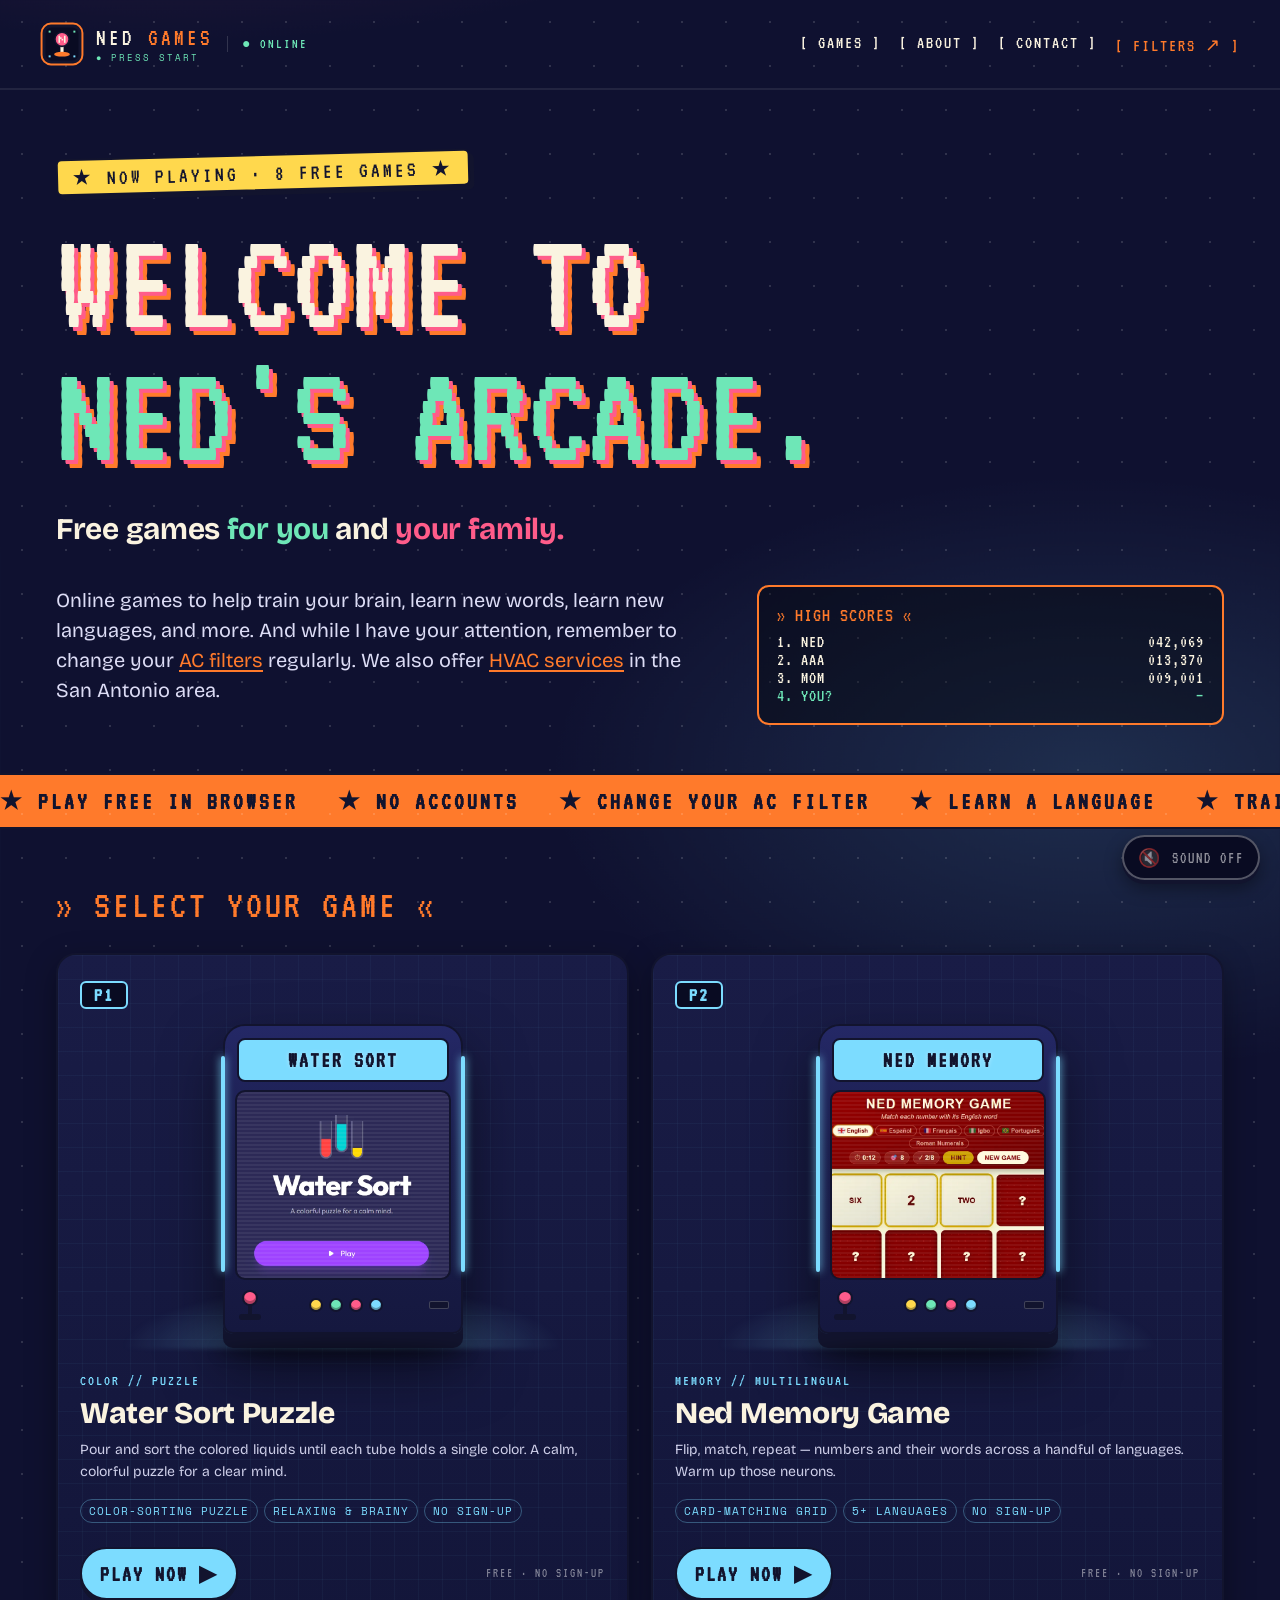
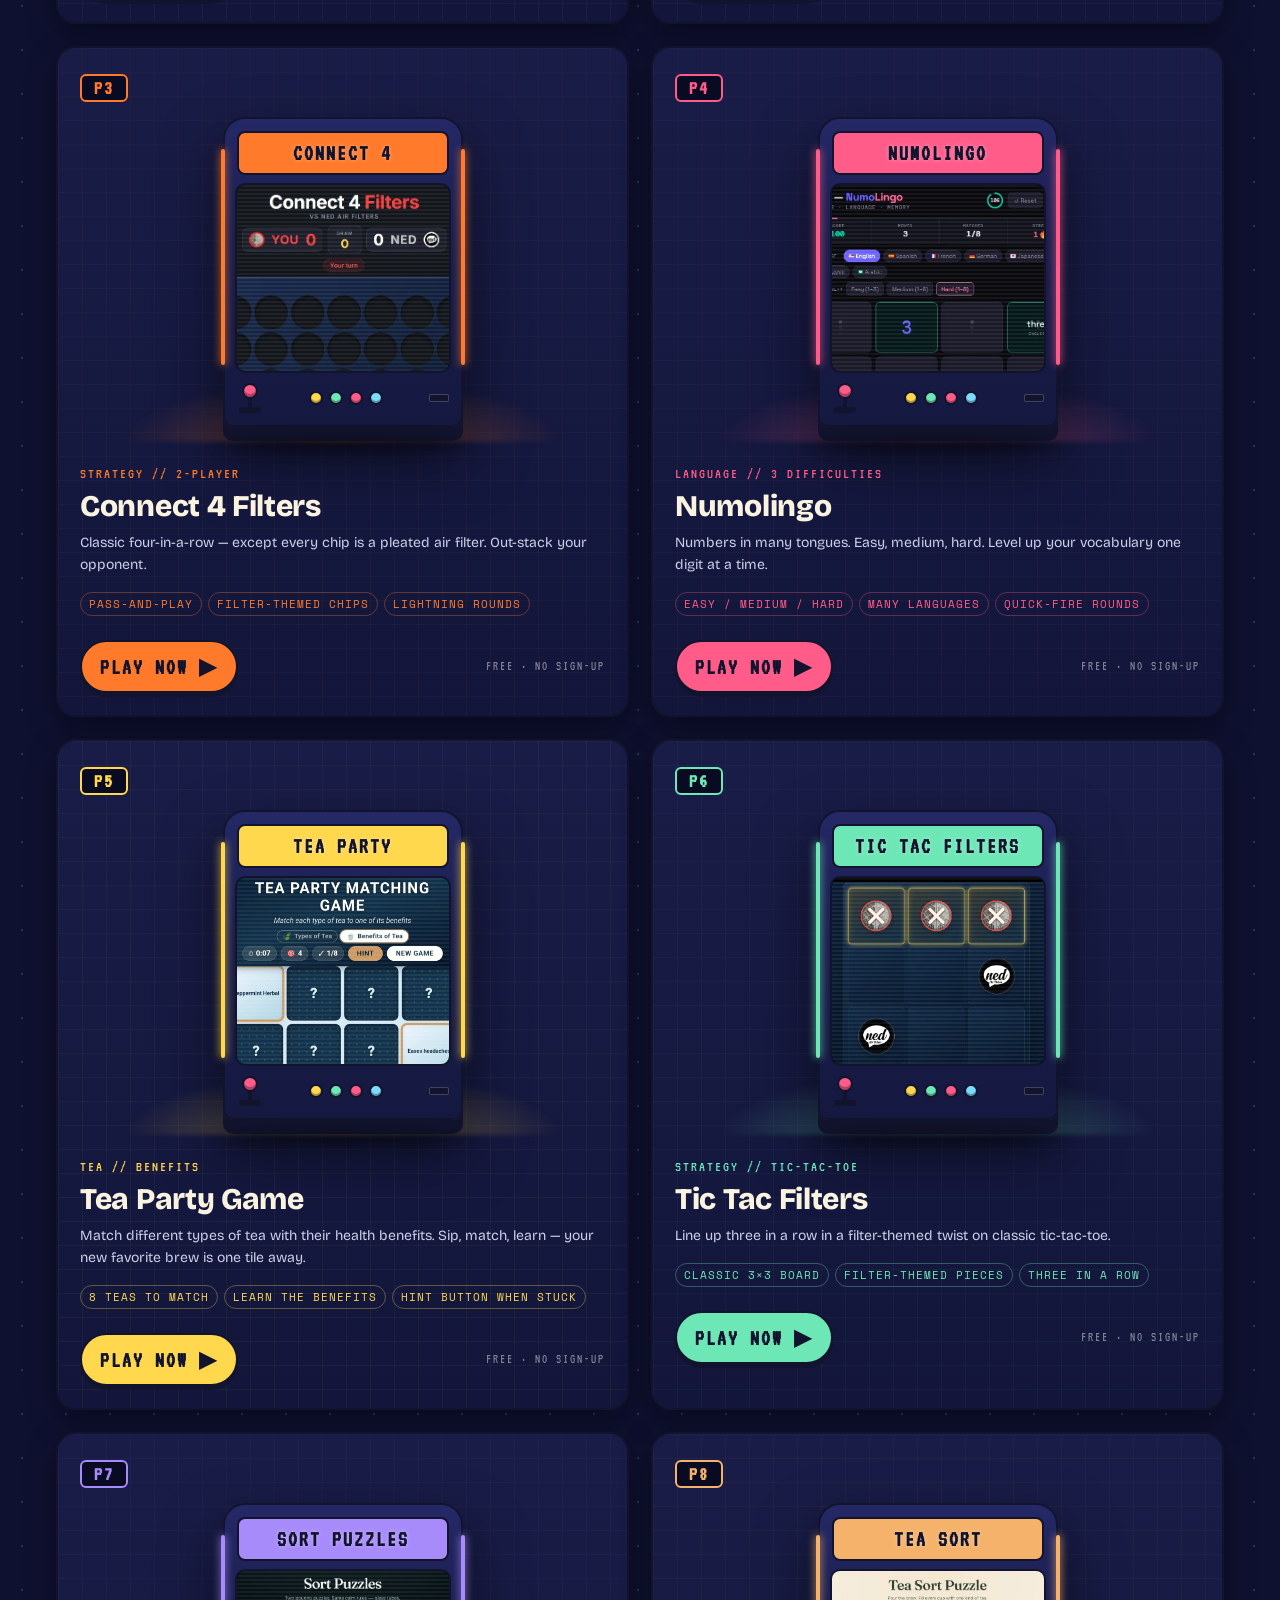
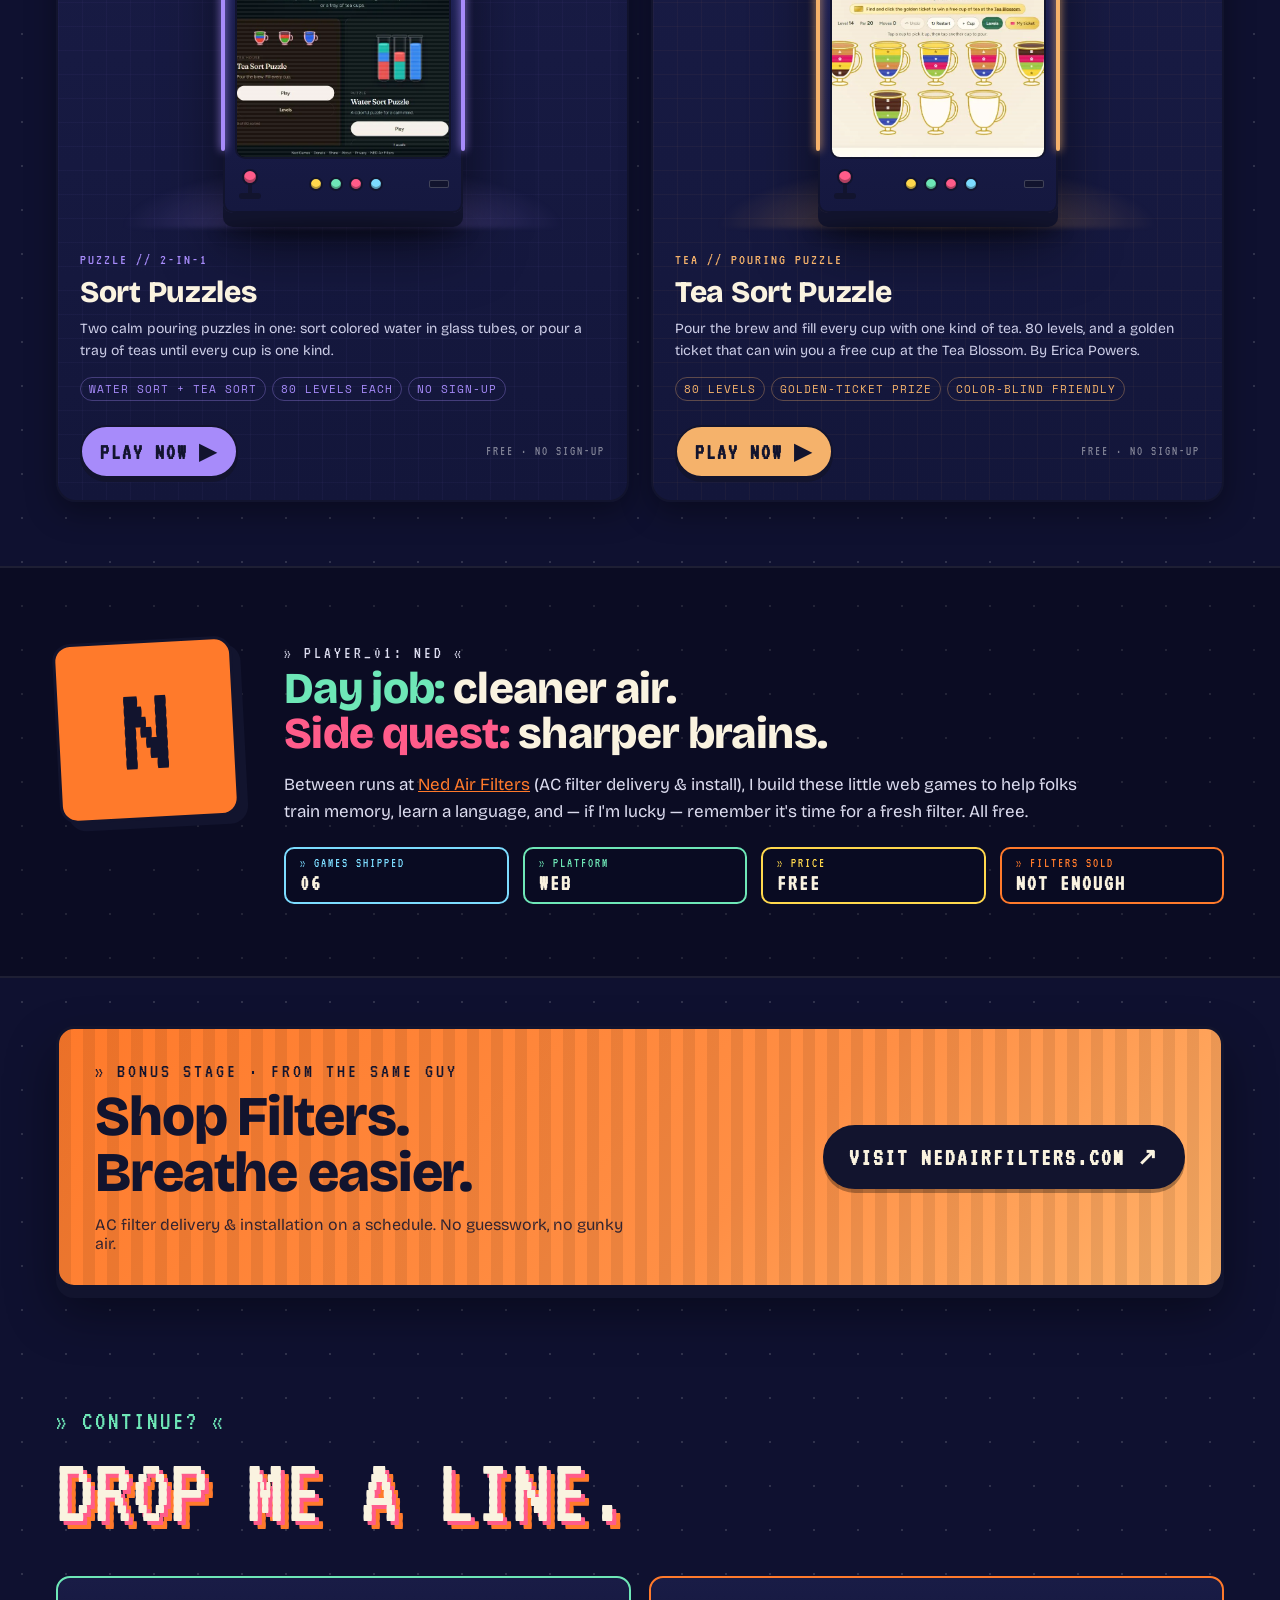
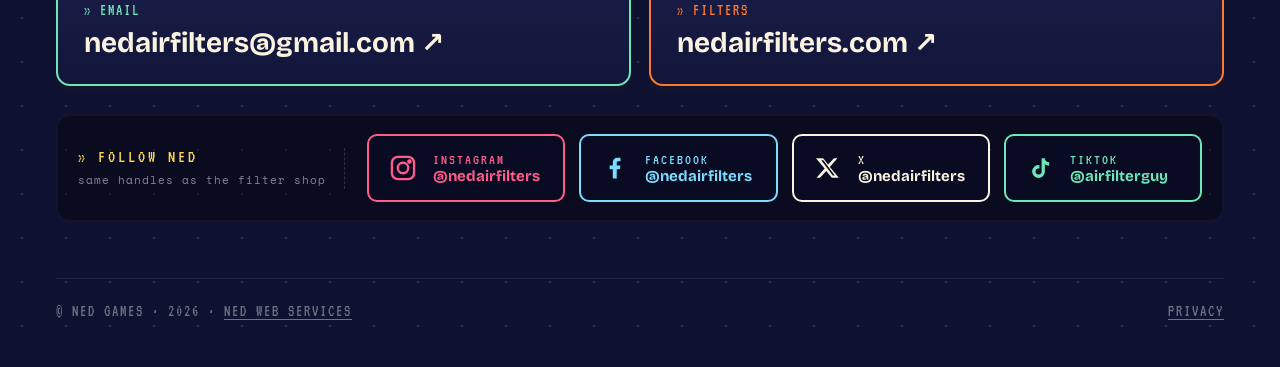
==== commit a1f78d95: "Add Sort Puzzles and Tea Sort Puzzle to the games hub Co-Authored-By: Claude Opus 5.5 <noreply@anthr" ====
--- a/index.html
+++ b/index.html
@@ -3,7 +3,7 @@
 <head>
 <meta charset="utf-8">
 <meta name="viewport" content="width=device-width, initial-scale=1">
-<script async src="https://nedtraffic.replit.app/api/tracker.js" data-site="8035ef31-9093-4702-ae8d-4995232cfbb9"></script>
+<script async src="https://nedtraffic.replit.app/api/tracker.js" data-site="a083da2c-3864-4326-9551-e8ba31e98a28"></script>
 <title>Ned Games — Free Browser Memory Games &amp; Language Games</title>
 <meta name="description" content="Free browser memory games and language games by Ned. Learn numbers in Spanish, French, Igbo, Swahili &amp; more. Play Connect 4 Filters and color-sorting puzzles. No downloads, no sign-up.">
 <link rel="canonical" href="https://games.nedwebservices.com/">
@@ -15,7 +15,7 @@
 <meta property="og:type" content="website">
 <meta property="og:site_name" content="Ned Games">
 <meta property="og:title" content="Ned Games — Free Brain-Training Browser Games">
-<meta property="og:description" content="Six free browser games: memory matching, Connect 4 Filters, number-word language matching, tea-and-benefits matching, Water Sort color puzzle, and Tic Tac Filters. Free games for you and your family.">
+<meta property="og:description" content="Eight free browser games: memory matching, Connect 4 Filters, number-word language matching, tea-and-benefits matching, Water Sort and Tea Sort pouring puzzles, and Tic Tac Filters. Free games for you and your family.">
 <meta property="og:url" content="https://games.nedwebservices.com/">
 <meta property="og:image" content="https://games.nedwebservices.com/assets/og-image.jpg">
 <meta property="og:image:width" content="1200">
@@ -28,7 +28,7 @@
 <link rel="preconnect" href="https://fonts.gstatic.com" crossorigin>
 <link rel="stylesheet" href="https://fonts.googleapis.com/css2?family=Bricolage+Grotesque:opsz,wght@12..96,400;12..96,600;12..96,700;12..96,800&family=VT323&family=Space+Mono:wght@400;700&display=swap">
 <link rel="stylesheet" href="style.css?v=1">
-<script type="application/ld+json">{"@context": "https://schema.org", "@graph": [{"@type": "WebSite", "@id": "https://games.nedwebservices.com/#website", "url": "https://games.nedwebservices.com/", "name": "Ned Games", "description": "Free browser memory games, language games and puzzles by Ned.", "publisher": {"@type": "Organization", "name": "Ned Web Services", "url": "https://www.nedwebservices.com"}}, {"@type": "ItemList", "name": "Ned Games", "itemListElement": [{"@type": "ListItem", "position": 1, "item": {"@type": "VideoGame", "name": "Water Sort Puzzle", "url": "https://water-sort.replit.app/", "description": "Pour and sort the colored liquids until each tube holds a single color. A calm, colorful puzzle for a clear mind.", "gamePlatform": "Web browser", "applicationCategory": "Game", "operatingSystem": "Any", "offers": {"@type": "Offer", "price": "0", "priceCurrency": "USD"}, "image": "https://games.nedwebservices.com/assets/screens/watersort.webp"}}, {"@type": "ListItem", "position": 2, "item": {"@type": "VideoGame", "name": "Ned Memory Game", "url": "https://nedmemorygame.replit.app/", "description": "Flip, match, repeat — numbers and their words across a handful of languages. Warm up those neurons.", "gamePlatform": "Web browser", "applicationCategory": "Game", "operatingSystem": "Any", "offers": {"@type": "Offer", "price": "0", "priceCurrency": "USD"}, "image": "https://games.nedwebservices.com/assets/screens/memory.webp"}}, {"@type": "ListItem", "position": 3, "item": {"@type": "VideoGame", "name": "Connect 4 Filters", "url": "https://connect4filters.replit.app/", "description": "Classic four-in-a-row — except every chip is a pleated air filter. Out-stack your opponent.", "gamePlatform": "Web browser", "applicationCategory": "Game", "operatingSystem": "Any", "offers": {"@type": "Offer", "price": "0", "priceCurrency": "USD"}, "image": "https://games.nedwebservices.com/assets/screens/connect4.webp"}}, {"@type": "ListItem", "position": 4, "item": {"@type": "VideoGame", "name": "Numolingo", "url": "https://numolingo.replit.app/", "description": "Numbers in many tongues. Easy, medium, hard. Level up your vocabulary one digit at a time.", "gamePlatform": "Web browser", "applicationCategory": "Game", "operatingSystem": "Any", "offers": {"@type": "Offer", "price": "0", "priceCurrency": "USD"}, "image": "https://games.nedwebservices.com/assets/screens/numolingo.webp"}}, {"@type": "ListItem", "position": 5, "item": {"@type": "VideoGame", "name": "Tea Party Game", "url": "https://teapartygame.replit.app/", "description": "Match different types of tea with their health benefits. Sip, match, learn — your new favorite brew is one tile away.", "gamePlatform": "Web browser", "applicationCategory": "Game", "operatingSystem": "Any", "offers": {"@type": "Offer", "price": "0", "priceCurrency": "USD"}, "image": "https://games.nedwebservices.com/assets/screens/teaparty.webp"}}, {"@type": "ListItem", "position": 6, "item": {"@type": "VideoGame", "name": "Tic Tac Filters", "url": "https://tictacfilters.replit.app/", "description": "Line up three in a row in a filter-themed twist on classic tic-tac-toe.", "gamePlatform": "Web browser", "applicationCategory": "Game", "operatingSystem": "Any", "offers": {"@type": "Offer", "price": "0", "priceCurrency": "USD"}, "image": "https://games.nedwebservices.com/assets/screens/tictacfilters.webp"}}]}]}</script>
+<script type="application/ld+json">{"@context": "https://schema.org", "@graph": [{"@type": "WebSite", "@id": "https://games.nedwebservices.com/#website", "url": "https://games.nedwebservices.com/", "name": "Ned Games", "description": "Free browser memory games, language games and puzzles by Ned.", "publisher": {"@type": "Organization", "name": "Ned Web Services", "url": "https://www.nedwebservices.com"}}, {"@type": "ItemList", "name": "Ned Games", "itemListElement": [{"@type": "ListItem", "position": 1, "item": {"@type": "VideoGame", "name": "Water Sort Puzzle", "url": "https://water-sort.replit.app/", "description": "Pour and sort the colored liquids until each tube holds a single color. A calm, colorful puzzle for a clear mind.", "gamePlatform": "Web browser", "applicationCategory": "Game", "operatingSystem": "Any", "offers": {"@type": "Offer", "price": "0", "priceCurrency": "USD"}, "image": "https://games.nedwebservices.com/assets/screens/watersort.webp"}}, {"@type": "ListItem", "position": 2, "item": {"@type": "VideoGame", "name": "Ned Memory Game", "url": "https://nedmemorygame.replit.app/", "description": "Flip, match, repeat — numbers and their words across a handful of languages. Warm up those neurons.", "gamePlatform": "Web browser", "applicationCategory": "Game", "operatingSystem": "Any", "offers": {"@type": "Offer", "price": "0", "priceCurrency": "USD"}, "image": "https://games.nedwebservices.com/assets/screens/memory.webp"}}, {"@type": "ListItem", "position": 3, "item": {"@type": "VideoGame", "name": "Connect 4 Filters", "url": "https://connect4filters.replit.app/", "description": "Classic four-in-a-row — except every chip is a pleated air filter. Out-stack your opponent.", "gamePlatform": "Web browser", "applicationCategory": "Game", "operatingSystem": "Any", "offers": {"@type": "Offer", "price": "0", "priceCurrency": "USD"}, "image": "https://games.nedwebservices.com/assets/screens/connect4.webp"}}, {"@type": "ListItem", "position": 4, "item": {"@type": "VideoGame", "name": "Numolingo", "url": "https://numolingo.replit.app/", "description": "Numbers in many tongues. Easy, medium, hard. Level up your vocabulary one digit at a time.", "gamePlatform": "Web browser", "applicationCategory": "Game", "operatingSystem": "Any", "offers": {"@type": "Offer", "price": "0", "priceCurrency": "USD"}, "image": "https://games.nedwebservices.com/assets/screens/numolingo.webp"}}, {"@type": "ListItem", "position": 5, "item": {"@type": "VideoGame", "name": "Tea Party Game", "url": "https://teapartygame.replit.app/", "description": "Match different types of tea with their health benefits. Sip, match, learn — your new favorite brew is one tile away.", "gamePlatform": "Web browser", "applicationCategory": "Game", "operatingSystem": "Any", "offers": {"@type": "Offer", "price": "0", "priceCurrency": "USD"}, "image": "https://games.nedwebservices.com/assets/screens/teaparty.webp"}}, {"@type": "ListItem", "position": 6, "item": {"@type": "VideoGame", "name": "Tic Tac Filters", "url": "https://tictacfilters.replit.app/", "description": "Line up three in a row in a filter-themed twist on classic tic-tac-toe.", "gamePlatform": "Web browser", "applicationCategory": "Game", "operatingSystem": "Any", "offers": {"@type": "Offer", "price": "0", "priceCurrency": "USD"}, "image": "https://games.nedwebservices.com/assets/screens/tictacfilters.webp"}}, {"@type": "ListItem", "position": 7, "item": {"@type": "VideoGame", "name": "Sort Puzzles", "url": "https://watersort.grok.me/", "description": "Two calm pouring puzzles in one: sort colored water in glass tubes, or pour a tray of teas until every cup is one kind.", "gamePlatform": "Web browser", "applicationCategory": "Game", "operatingSystem": "Any", "offers": {"@type": "Offer", "price": "0", "priceCurrency": "USD"}, "image": "https://games.nedwebservices.com/assets/screens/sortpuzzles.webp"}}, {"@type": "ListItem", "position": 8, "item": {"@type": "VideoGame", "name": "Tea Sort Puzzle", "url": "https://teasort.nedwebservices.com/", "description": "Pour the brew and fill every cup with one kind of tea. 80 levels, and a golden ticket that can win you a free cup at the Tea Blossom.", "gamePlatform": "Web browser", "applicationCategory": "Game", "operatingSystem": "Any", "offers": {"@type": "Offer", "price": "0", "priceCurrency": "USD"}, "image": "https://games.nedwebservices.com/assets/screens/teasort.webp"}}]}]}</script>
 </head>
 <body>
 <div class="page">
@@ -58,7 +58,7 @@
 
   <main>
     <section class="hero" id="top">
-      <p class="now-playing">★ NOW PLAYING · 6 FREE GAMES ★</p>
+      <p class="now-playing">★ NOW PLAYING · 8 FREE GAMES ★</p>
       <h1>WELCOME TO<br><span>NED'S ARCADE.</span></h1>
       <p class="manifesto">Free games <span class="m">for you</span> and <span class="p">your family.</span></p>
       <div class="hero-grid">
@@ -195,6 +195,46 @@
           <h3>Tic Tac Filters</h3>
           <p>Line up three in a row in a filter-themed twist on classic tic-tac-toe.</p>
           <ul class="chips"><li>Classic 3×3 board</li><li>Filter-themed pieces</li><li>Three in a row</li></ul>
+          <div class="card-foot"><span class="coin">PLAY NOW ▶</span><span class="free">FREE · NO SIGN-UP</span></div>
+        </div>
+      </a>
+      <a class="card" href="https://watersort.grok.me/" target="_blank" rel="noopener" style="--c:#a78bfa" aria-label="Play Sort Puzzles (opens in a new tab)">
+        <span class="pno">P7</span>
+        <div class="cab-area" aria-hidden="true">
+          <div class="cab-glow"></div>
+          <div class="cab">
+            <i class="light l"></i><i class="light r"></i>
+            <div class="marquee flicker">SORT PUZZLES</div>
+            <div class="screen"><img src="assets/screens/sortpuzzles.webp?v=1" alt="Sort Puzzles menu with Tea Sort cups and Water Sort tubes" width="460" height="345" loading="lazy" decoding="async"></div>
+            <div class="controls"><div class="stick"><i class="shaft"></i><i class="ball"></i><i class="base"></i></div><div class="buttons"><i></i><i></i><i></i><i></i></div><div class="slot"></div></div>
+          </div>
+          <div class="cab-shadow"></div>
+        </div>
+        <div class="card-body">
+          <div class="tag">PUZZLE // 2-IN-1</div>
+          <h3>Sort Puzzles</h3>
+          <p>Two calm pouring puzzles in one: sort colored water in glass tubes, or pour a tray of teas until every cup is one kind.</p>
+          <ul class="chips"><li>Water Sort + Tea Sort</li><li>80 levels each</li><li>No sign-up</li></ul>
+          <div class="card-foot"><span class="coin">PLAY NOW ▶</span><span class="free">FREE · NO SIGN-UP</span></div>
+        </div>
+      </a>
+      <a class="card" href="https://teasort.nedwebservices.com/" target="_blank" rel="noopener" style="--c:#f5b26b" aria-label="Play Tea Sort Puzzle (opens in a new tab)">
+        <span class="pno">P8</span>
+        <div class="cab-area" aria-hidden="true">
+          <div class="cab-glow"></div>
+          <div class="cab">
+            <i class="light l"></i><i class="light r"></i>
+            <div class="marquee flicker">TEA SORT</div>
+            <div class="screen"><img src="assets/screens/teasort.webp?v=1" alt="Tea Sort Puzzle level with layered teas in glass cups" width="460" height="345" loading="lazy" decoding="async"></div>
+            <div class="controls"><div class="stick"><i class="shaft"></i><i class="ball"></i><i class="base"></i></div><div class="buttons"><i></i><i></i><i></i><i></i></div><div class="slot"></div></div>
+          </div>
+          <div class="cab-shadow"></div>
+        </div>
+        <div class="card-body">
+          <div class="tag">TEA // POURING PUZZLE</div>
+          <h3>Tea Sort Puzzle</h3>
+          <p>Pour the brew and fill every cup with one kind of tea. 80 levels, and a golden ticket that can win you a free cup at the Tea Blossom. By Erica Powers.</p>
+          <ul class="chips"><li>80 levels</li><li>Golden-ticket prize</li><li>Color-blind friendly</li></ul>
           <div class="card-foot"><span class="coin">PLAY NOW ▶</span><span class="free">FREE · NO SIGN-UP</span></div>
         </div>
       </a>
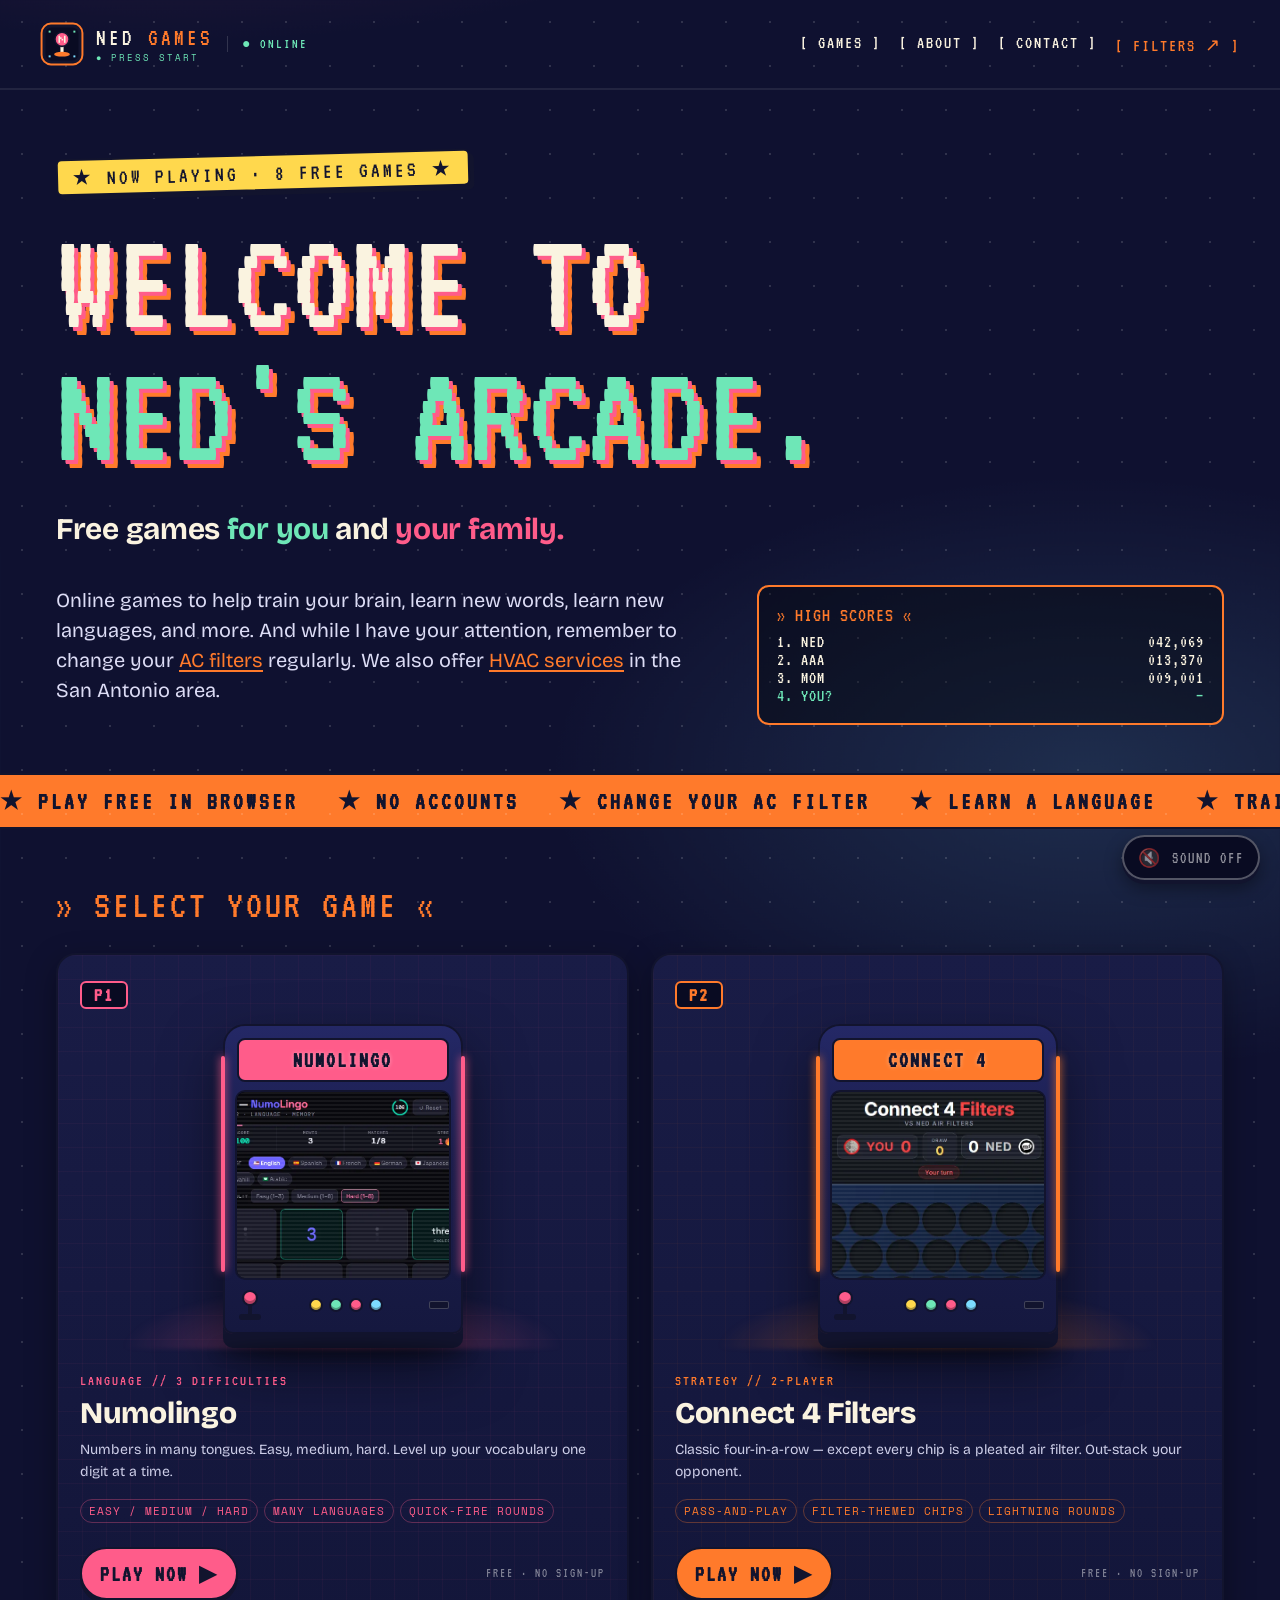
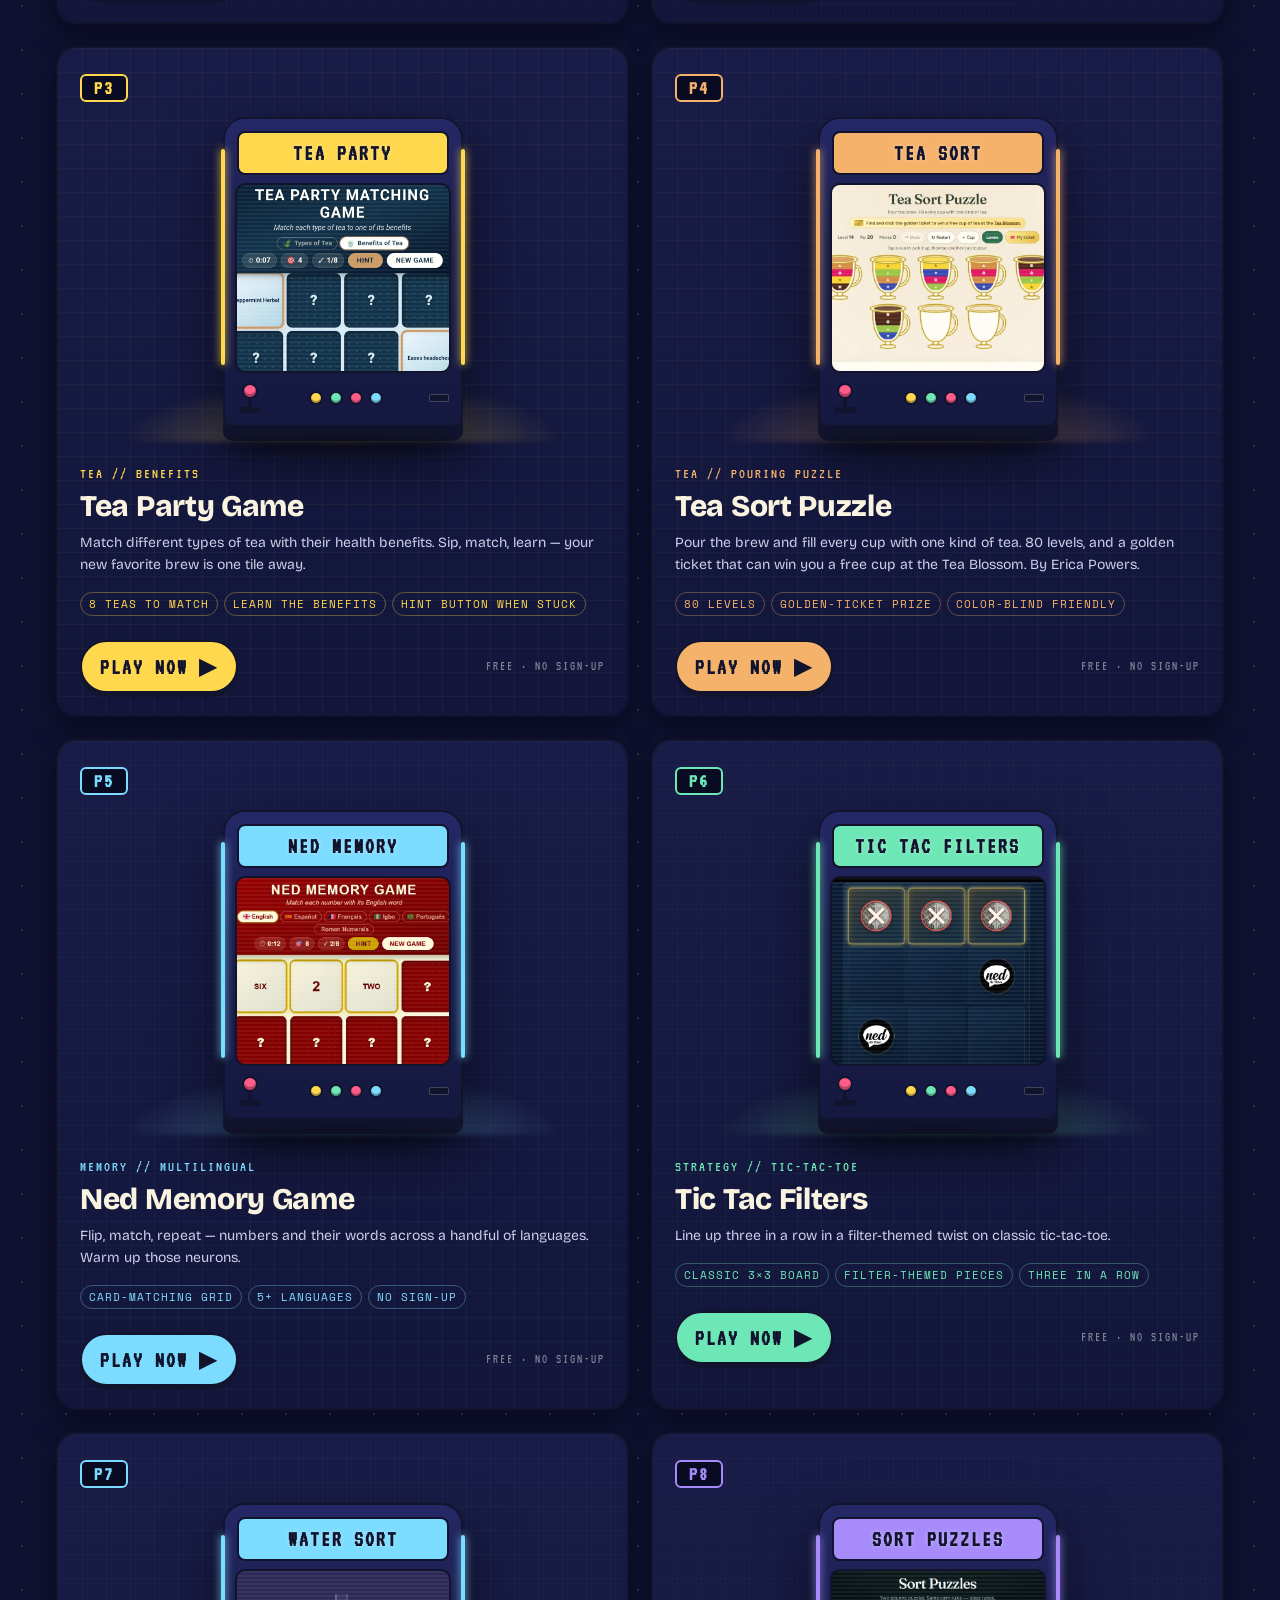
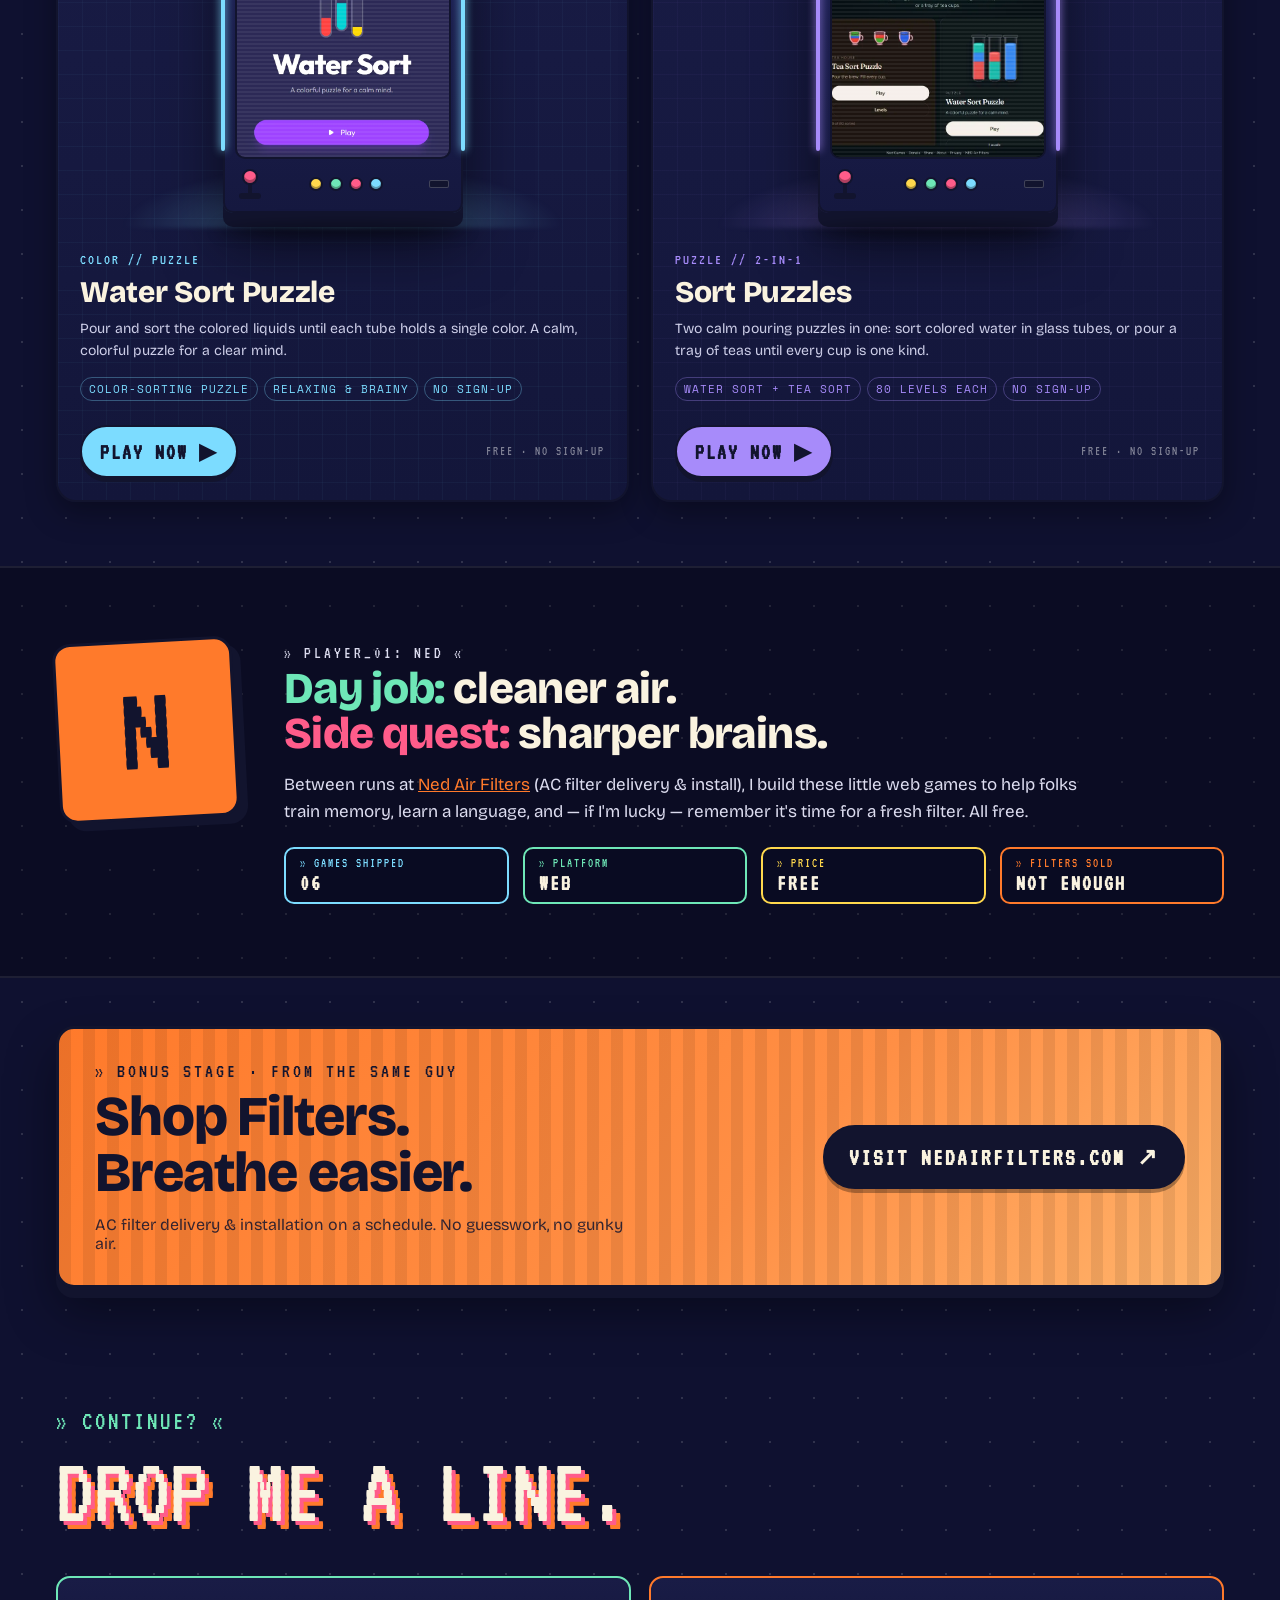
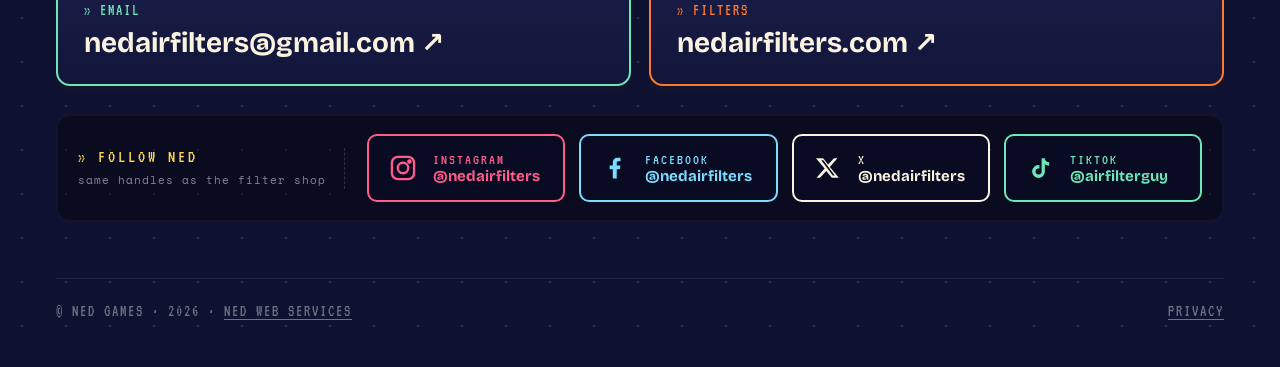
==== commit a6cd0d7a: "Reorder games: Numolingo first through Sort Puzzles last Co-Authored-By: Claude Opus 5.5 <noreply@an" ====
--- a/index.html
+++ b/index.html
@@ -28,7 +28,7 @@
 <link rel="preconnect" href="https://fonts.gstatic.com" crossorigin>
 <link rel="stylesheet" href="https://fonts.googleapis.com/css2?family=Bricolage+Grotesque:opsz,wght@12..96,400;12..96,600;12..96,700;12..96,800&family=VT323&family=Space+Mono:wght@400;700&display=swap">
 <link rel="stylesheet" href="style.css?v=1">
-<script type="application/ld+json">{"@context": "https://schema.org", "@graph": [{"@type": "WebSite", "@id": "https://games.nedwebservices.com/#website", "url": "https://games.nedwebservices.com/", "name": "Ned Games", "description": "Free browser memory games, language games and puzzles by Ned.", "publisher": {"@type": "Organization", "name": "Ned Web Services", "url": "https://www.nedwebservices.com"}}, {"@type": "ItemList", "name": "Ned Games", "itemListElement": [{"@type": "ListItem", "position": 1, "item": {"@type": "VideoGame", "name": "Water Sort Puzzle", "url": "https://water-sort.replit.app/", "description": "Pour and sort the colored liquids until each tube holds a single color. A calm, colorful puzzle for a clear mind.", "gamePlatform": "Web browser", "applicationCategory": "Game", "operatingSystem": "Any", "offers": {"@type": "Offer", "price": "0", "priceCurrency": "USD"}, "image": "https://games.nedwebservices.com/assets/screens/watersort.webp"}}, {"@type": "ListItem", "position": 2, "item": {"@type": "VideoGame", "name": "Ned Memory Game", "url": "https://nedmemorygame.replit.app/", "description": "Flip, match, repeat — numbers and their words across a handful of languages. Warm up those neurons.", "gamePlatform": "Web browser", "applicationCategory": "Game", "operatingSystem": "Any", "offers": {"@type": "Offer", "price": "0", "priceCurrency": "USD"}, "image": "https://games.nedwebservices.com/assets/screens/memory.webp"}}, {"@type": "ListItem", "position": 3, "item": {"@type": "VideoGame", "name": "Connect 4 Filters", "url": "https://connect4filters.replit.app/", "description": "Classic four-in-a-row — except every chip is a pleated air filter. Out-stack your opponent.", "gamePlatform": "Web browser", "applicationCategory": "Game", "operatingSystem": "Any", "offers": {"@type": "Offer", "price": "0", "priceCurrency": "USD"}, "image": "https://games.nedwebservices.com/assets/screens/connect4.webp"}}, {"@type": "ListItem", "position": 4, "item": {"@type": "VideoGame", "name": "Numolingo", "url": "https://numolingo.replit.app/", "description": "Numbers in many tongues. Easy, medium, hard. Level up your vocabulary one digit at a time.", "gamePlatform": "Web browser", "applicationCategory": "Game", "operatingSystem": "Any", "offers": {"@type": "Offer", "price": "0", "priceCurrency": "USD"}, "image": "https://games.nedwebservices.com/assets/screens/numolingo.webp"}}, {"@type": "ListItem", "position": 5, "item": {"@type": "VideoGame", "name": "Tea Party Game", "url": "https://teapartygame.replit.app/", "description": "Match different types of tea with their health benefits. Sip, match, learn — your new favorite brew is one tile away.", "gamePlatform": "Web browser", "applicationCategory": "Game", "operatingSystem": "Any", "offers": {"@type": "Offer", "price": "0", "priceCurrency": "USD"}, "image": "https://games.nedwebservices.com/assets/screens/teaparty.webp"}}, {"@type": "ListItem", "position": 6, "item": {"@type": "VideoGame", "name": "Tic Tac Filters", "url": "https://tictacfilters.replit.app/", "description": "Line up three in a row in a filter-themed twist on classic tic-tac-toe.", "gamePlatform": "Web browser", "applicationCategory": "Game", "operatingSystem": "Any", "offers": {"@type": "Offer", "price": "0", "priceCurrency": "USD"}, "image": "https://games.nedwebservices.com/assets/screens/tictacfilters.webp"}}, {"@type": "ListItem", "position": 7, "item": {"@type": "VideoGame", "name": "Sort Puzzles", "url": "https://watersort.grok.me/", "description": "Two calm pouring puzzles in one: sort colored water in glass tubes, or pour a tray of teas until every cup is one kind.", "gamePlatform": "Web browser", "applicationCategory": "Game", "operatingSystem": "Any", "offers": {"@type": "Offer", "price": "0", "priceCurrency": "USD"}, "image": "https://games.nedwebservices.com/assets/screens/sortpuzzles.webp"}}, {"@type": "ListItem", "position": 8, "item": {"@type": "VideoGame", "name": "Tea Sort Puzzle", "url": "https://teasort.nedwebservices.com/", "description": "Pour the brew and fill every cup with one kind of tea. 80 levels, and a golden ticket that can win you a free cup at the Tea Blossom.", "gamePlatform": "Web browser", "applicationCategory": "Game", "operatingSystem": "Any", "offers": {"@type": "Offer", "price": "0", "priceCurrency": "USD"}, "image": "https://games.nedwebservices.com/assets/screens/teasort.webp"}}]}]}</script>
+<script type="application/ld+json">{"@context": "https://schema.org", "@graph": [{"@type": "WebSite", "@id": "https://games.nedwebservices.com/#website", "url": "https://games.nedwebservices.com/", "name": "Ned Games", "description": "Free browser memory games, language games and puzzles by Ned.", "publisher": {"@type": "Organization", "name": "Ned Web Services", "url": "https://www.nedwebservices.com"}}, {"@type": "ItemList", "name": "Ned Games", "itemListElement": [{"@type": "ListItem", "position": 1, "item": {"@type": "VideoGame", "name": "Numolingo", "url": "https://numolingo.replit.app/", "description": "Numbers in many tongues. Easy, medium, hard. Level up your vocabulary one digit at a time.", "gamePlatform": "Web browser", "applicationCategory": "Game", "operatingSystem": "Any", "offers": {"@type": "Offer", "price": "0", "priceCurrency": "USD"}, "image": "https://games.nedwebservices.com/assets/screens/numolingo.webp"}}, {"@type": "ListItem", "position": 2, "item": {"@type": "VideoGame", "name": "Connect 4 Filters", "url": "https://connect4filters.replit.app/", "description": "Classic four-in-a-row — except every chip is a pleated air filter. Out-stack your opponent.", "gamePlatform": "Web browser", "applicationCategory": "Game", "operatingSystem": "Any", "offers": {"@type": "Offer", "price": "0", "priceCurrency": "USD"}, "image": "https://games.nedwebservices.com/assets/screens/connect4.webp"}}, {"@type": "ListItem", "position": 3, "item": {"@type": "VideoGame", "name": "Tea Party Game", "url": "https://teapartygame.replit.app/", "description": "Match different types of tea with their health benefits. Sip, match, learn — your new favorite brew is one tile away.", "gamePlatform": "Web browser", "applicationCategory": "Game", "operatingSystem": "Any", "offers": {"@type": "Offer", "price": "0", "priceCurrency": "USD"}, "image": "https://games.nedwebservices.com/assets/screens/teaparty.webp"}}, {"@type": "ListItem", "position": 4, "item": {"@type": "VideoGame", "name": "Tea Sort Puzzle", "url": "https://teasort.nedwebservices.com/", "description": "Pour the brew and fill every cup with one kind of tea. 80 levels, and a golden ticket that can win you a free cup at the Tea Blossom.", "gamePlatform": "Web browser", "applicationCategory": "Game", "operatingSystem": "Any", "offers": {"@type": "Offer", "price": "0", "priceCurrency": "USD"}, "image": "https://games.nedwebservices.com/assets/screens/teasort.webp"}}, {"@type": "ListItem", "position": 5, "item": {"@type": "VideoGame", "name": "Ned Memory Game", "url": "https://nedmemorygame.replit.app/", "description": "Flip, match, repeat — numbers and their words across a handful of languages. Warm up those neurons.", "gamePlatform": "Web browser", "applicationCategory": "Game", "operatingSystem": "Any", "offers": {"@type": "Offer", "price": "0", "priceCurrency": "USD"}, "image": "https://games.nedwebservices.com/assets/screens/memory.webp"}}, {"@type": "ListItem", "position": 6, "item": {"@type": "VideoGame", "name": "Tic Tac Filters", "url": "https://tictacfilters.replit.app/", "description": "Line up three in a row in a filter-themed twist on classic tic-tac-toe.", "gamePlatform": "Web browser", "applicationCategory": "Game", "operatingSystem": "Any", "offers": {"@type": "Offer", "price": "0", "priceCurrency": "USD"}, "image": "https://games.nedwebservices.com/assets/screens/tictacfilters.webp"}}, {"@type": "ListItem", "position": 7, "item": {"@type": "VideoGame", "name": "Water Sort Puzzle", "url": "https://water-sort.replit.app/", "description": "Pour and sort the colored liquids until each tube holds a single color. A calm, colorful puzzle for a clear mind.", "gamePlatform": "Web browser", "applicationCategory": "Game", "operatingSystem": "Any", "offers": {"@type": "Offer", "price": "0", "priceCurrency": "USD"}, "image": "https://games.nedwebservices.com/assets/screens/watersort.webp"}}, {"@type": "ListItem", "position": 8, "item": {"@type": "VideoGame", "name": "Sort Puzzles", "url": "https://watersort.grok.me/", "description": "Two calm pouring puzzles in one: sort colored water in glass tubes, or pour a tray of teas until every cup is one kind.", "gamePlatform": "Web browser", "applicationCategory": "Game", "operatingSystem": "Any", "offers": {"@type": "Offer", "price": "0", "priceCurrency": "USD"}, "image": "https://games.nedwebservices.com/assets/screens/sortpuzzles.webp"}}]}]}</script>
 </head>
 <body>
 <div class="page">
@@ -78,8 +78,128 @@
     <section class="games" id="games" aria-labelledby="games-title">
       <h2 class="section-title" id="games-title">» SELECT YOUR GAME «</h2>
       <div class="grid">
+      <a class="card" href="https://numolingo.replit.app/" target="_blank" rel="noopener" style="--c:#ff5c8a" aria-label="Play Numolingo (opens in a new tab)">
+        <span class="pno">P1</span>
+        <div class="cab-area" aria-hidden="true">
+          <div class="cab-glow"></div>
+          <div class="cab">
+            <i class="light l"></i><i class="light r"></i>
+            <div class="marquee flicker">NUMOLINGO</div>
+            <div class="screen"><img src="assets/screens/numolingo.webp?v=1" alt="NumoLingo number and language memory game screen" width="460" height="345" loading="lazy" decoding="async"></div>
+            <div class="controls"><div class="stick"><i class="shaft"></i><i class="ball"></i><i class="base"></i></div><div class="buttons"><i></i><i></i><i></i><i></i></div><div class="slot"></div></div>
+          </div>
+          <div class="cab-shadow"></div>
+        </div>
+        <div class="card-body">
+          <div class="tag">LANGUAGE // 3 DIFFICULTIES</div>
+          <h3>Numolingo</h3>
+          <p>Numbers in many tongues. Easy, medium, hard. Level up your vocabulary one digit at a time.</p>
+          <ul class="chips"><li>Easy / Medium / Hard</li><li>Many languages</li><li>Quick-fire rounds</li></ul>
+          <div class="card-foot"><span class="coin">PLAY NOW ▶</span><span class="free">FREE · NO SIGN-UP</span></div>
+        </div>
+      </a>
+      <a class="card" href="https://connect4filters.replit.app/" target="_blank" rel="noopener" style="--c:#ff7a2b" aria-label="Play Connect 4 Filters (opens in a new tab)">
+        <span class="pno">P2</span>
+        <div class="cab-area" aria-hidden="true">
+          <div class="cab-glow"></div>
+          <div class="cab">
+            <i class="light l"></i><i class="light r"></i>
+            <div class="marquee flicker">CONNECT 4</div>
+            <div class="screen"><img src="assets/screens/connect4.webp?v=1" alt="Connect 4 Filters board with air-filter chips" width="460" height="345" loading="lazy" decoding="async"></div>
+            <div class="controls"><div class="stick"><i class="shaft"></i><i class="ball"></i><i class="base"></i></div><div class="buttons"><i></i><i></i><i></i><i></i></div><div class="slot"></div></div>
+          </div>
+          <div class="cab-shadow"></div>
+        </div>
+        <div class="card-body">
+          <div class="tag">STRATEGY // 2-PLAYER</div>
+          <h3>Connect 4 Filters</h3>
+          <p>Classic four-in-a-row — except every chip is a pleated air filter. Out-stack your opponent.</p>
+          <ul class="chips"><li>Pass-and-play</li><li>Filter-themed chips</li><li>Lightning rounds</li></ul>
+          <div class="card-foot"><span class="coin">PLAY NOW ▶</span><span class="free">FREE · NO SIGN-UP</span></div>
+        </div>
+      </a>
+      <a class="card" href="https://teapartygame.replit.app/" target="_blank" rel="noopener" style="--c:#ffd84d" aria-label="Play Tea Party Game (opens in a new tab)">
+        <span class="pno">P3</span>
+        <div class="cab-area" aria-hidden="true">
+          <div class="cab-glow"></div>
+          <div class="cab">
+            <i class="light l"></i><i class="light r"></i>
+            <div class="marquee flicker">TEA PARTY</div>
+            <div class="screen"><img src="assets/screens/teaparty.webp?v=1" alt="Tea Party Matching Game tiles of tea types" width="460" height="345" loading="lazy" decoding="async"></div>
+            <div class="controls"><div class="stick"><i class="shaft"></i><i class="ball"></i><i class="base"></i></div><div class="buttons"><i></i><i></i><i></i><i></i></div><div class="slot"></div></div>
+          </div>
+          <div class="cab-shadow"></div>
+        </div>
+        <div class="card-body">
+          <div class="tag">TEA // BENEFITS</div>
+          <h3>Tea Party Game</h3>
+          <p>Match different types of tea with their health benefits. Sip, match, learn — your new favorite brew is one tile away.</p>
+          <ul class="chips"><li>8 teas to match</li><li>Learn the benefits</li><li>Hint button when stuck</li></ul>
+          <div class="card-foot"><span class="coin">PLAY NOW ▶</span><span class="free">FREE · NO SIGN-UP</span></div>
+        </div>
+      </a>
+      <a class="card" href="https://teasort.nedwebservices.com/" target="_blank" rel="noopener" style="--c:#f5b26b" aria-label="Play Tea Sort Puzzle (opens in a new tab)">
+        <span class="pno">P4</span>
+        <div class="cab-area" aria-hidden="true">
+          <div class="cab-glow"></div>
+          <div class="cab">
+            <i class="light l"></i><i class="light r"></i>
+            <div class="marquee flicker">TEA SORT</div>
+            <div class="screen"><img src="assets/screens/teasort.webp?v=1" alt="Tea Sort Puzzle level with layered teas in glass cups" width="460" height="345" loading="lazy" decoding="async"></div>
+            <div class="controls"><div class="stick"><i class="shaft"></i><i class="ball"></i><i class="base"></i></div><div class="buttons"><i></i><i></i><i></i><i></i></div><div class="slot"></div></div>
+          </div>
+          <div class="cab-shadow"></div>
+        </div>
+        <div class="card-body">
+          <div class="tag">TEA // POURING PUZZLE</div>
+          <h3>Tea Sort Puzzle</h3>
+          <p>Pour the brew and fill every cup with one kind of tea. 80 levels, and a golden ticket that can win you a free cup at the Tea Blossom. By Erica Powers.</p>
+          <ul class="chips"><li>80 levels</li><li>Golden-ticket prize</li><li>Color-blind friendly</li></ul>
+          <div class="card-foot"><span class="coin">PLAY NOW ▶</span><span class="free">FREE · NO SIGN-UP</span></div>
+        </div>
+      </a>
+      <a class="card" href="https://nedmemorygame.replit.app/" target="_blank" rel="noopener" style="--c:#7cdcff" aria-label="Play Ned Memory Game (opens in a new tab)">
+        <span class="pno">P5</span>
+        <div class="cab-area" aria-hidden="true">
+          <div class="cab-glow"></div>
+          <div class="cab">
+            <i class="light l"></i><i class="light r"></i>
+            <div class="marquee flicker">NED MEMORY</div>
+            <div class="screen"><img src="assets/screens/memory.webp?v=1" alt="Ned Memory Game card grid matching numbers to their words" width="460" height="345" loading="lazy" decoding="async"></div>
+            <div class="controls"><div class="stick"><i class="shaft"></i><i class="ball"></i><i class="base"></i></div><div class="buttons"><i></i><i></i><i></i><i></i></div><div class="slot"></div></div>
+          </div>
+          <div class="cab-shadow"></div>
+        </div>
+        <div class="card-body">
+          <div class="tag">MEMORY // MULTILINGUAL</div>
+          <h3>Ned Memory Game</h3>
+          <p>Flip, match, repeat — numbers and their words across a handful of languages. Warm up those neurons.</p>
+          <ul class="chips"><li>Card-matching grid</li><li>5+ languages</li><li>No sign-up</li></ul>
+          <div class="card-foot"><span class="coin">PLAY NOW ▶</span><span class="free">FREE · NO SIGN-UP</span></div>
+        </div>
+      </a>
+      <a class="card" href="https://tictacfilters.replit.app/" target="_blank" rel="noopener" style="--c:#6ee7b7" aria-label="Play Tic Tac Filters (opens in a new tab)">
+        <span class="pno">P6</span>
+        <div class="cab-area" aria-hidden="true">
+          <div class="cab-glow"></div>
+          <div class="cab">
+            <i class="light l"></i><i class="light r"></i>
+            <div class="marquee flicker">TIC TAC FILTERS</div>
+            <div class="screen"><img src="assets/screens/tictacfilters.webp?v=1" alt="Tic Tac Filters game board" width="460" height="345" loading="lazy" decoding="async"></div>
+            <div class="controls"><div class="stick"><i class="shaft"></i><i class="ball"></i><i class="base"></i></div><div class="buttons"><i></i><i></i><i></i><i></i></div><div class="slot"></div></div>
+          </div>
+          <div class="cab-shadow"></div>
+        </div>
+        <div class="card-body">
+          <div class="tag">STRATEGY // TIC-TAC-TOE</div>
+          <h3>Tic Tac Filters</h3>
+          <p>Line up three in a row in a filter-themed twist on classic tic-tac-toe.</p>
+          <ul class="chips"><li>Classic 3×3 board</li><li>Filter-themed pieces</li><li>Three in a row</li></ul>
+          <div class="card-foot"><span class="coin">PLAY NOW ▶</span><span class="free">FREE · NO SIGN-UP</span></div>
+        </div>
+      </a>
       <a class="card" href="https://water-sort.replit.app/" target="_blank" rel="noopener" style="--c:#7cdcff" aria-label="Play Water Sort Puzzle (opens in a new tab)">
-        <span class="pno">P1</span>
+        <span class="pno">P7</span>
         <div class="cab-area" aria-hidden="true">
           <div class="cab-glow"></div>
           <div class="cab">
@@ -98,108 +218,8 @@
           <div class="card-foot"><span class="coin">PLAY NOW ▶</span><span class="free">FREE · NO SIGN-UP</span></div>
         </div>
       </a>
-      <a class="card" href="https://nedmemorygame.replit.app/" target="_blank" rel="noopener" style="--c:#7cdcff" aria-label="Play Ned Memory Game (opens in a new tab)">
-        <span class="pno">P2</span>
-        <div class="cab-area" aria-hidden="true">
-          <div class="cab-glow"></div>
-          <div class="cab">
-            <i class="light l"></i><i class="light r"></i>
-            <div class="marquee flicker">NED MEMORY</div>
-            <div class="screen"><img src="assets/screens/memory.webp?v=1" alt="Ned Memory Game card grid matching numbers to their words" width="460" height="345" loading="lazy" decoding="async"></div>
-            <div class="controls"><div class="stick"><i class="shaft"></i><i class="ball"></i><i class="base"></i></div><div class="buttons"><i></i><i></i><i></i><i></i></div><div class="slot"></div></div>
-          </div>
-          <div class="cab-shadow"></div>
-        </div>
-        <div class="card-body">
-          <div class="tag">MEMORY // MULTILINGUAL</div>
-          <h3>Ned Memory Game</h3>
-          <p>Flip, match, repeat — numbers and their words across a handful of languages. Warm up those neurons.</p>
-          <ul class="chips"><li>Card-matching grid</li><li>5+ languages</li><li>No sign-up</li></ul>
-          <div class="card-foot"><span class="coin">PLAY NOW ▶</span><span class="free">FREE · NO SIGN-UP</span></div>
-        </div>
-      </a>
-      <a class="card" href="https://connect4filters.replit.app/" target="_blank" rel="noopener" style="--c:#ff7a2b" aria-label="Play Connect 4 Filters (opens in a new tab)">
-        <span class="pno">P3</span>
-        <div class="cab-area" aria-hidden="true">
-          <div class="cab-glow"></div>
-          <div class="cab">
-            <i class="light l"></i><i class="light r"></i>
-            <div class="marquee flicker">CONNECT 4</div>
-            <div class="screen"><img src="assets/screens/connect4.webp?v=1" alt="Connect 4 Filters board with air-filter chips" width="460" height="345" loading="lazy" decoding="async"></div>
-            <div class="controls"><div class="stick"><i class="shaft"></i><i class="ball"></i><i class="base"></i></div><div class="buttons"><i></i><i></i><i></i><i></i></div><div class="slot"></div></div>
-          </div>
-          <div class="cab-shadow"></div>
-        </div>
-        <div class="card-body">
-          <div class="tag">STRATEGY // 2-PLAYER</div>
-          <h3>Connect 4 Filters</h3>
-          <p>Classic four-in-a-row — except every chip is a pleated air filter. Out-stack your opponent.</p>
-          <ul class="chips"><li>Pass-and-play</li><li>Filter-themed chips</li><li>Lightning rounds</li></ul>
-          <div class="card-foot"><span class="coin">PLAY NOW ▶</span><span class="free">FREE · NO SIGN-UP</span></div>
-        </div>
-      </a>
-      <a class="card" href="https://numolingo.replit.app/" target="_blank" rel="noopener" style="--c:#ff5c8a" aria-label="Play Numolingo (opens in a new tab)">
-        <span class="pno">P4</span>
-        <div class="cab-area" aria-hidden="true">
-          <div class="cab-glow"></div>
-          <div class="cab">
-            <i class="light l"></i><i class="light r"></i>
-            <div class="marquee flicker">NUMOLINGO</div>
-            <div class="screen"><img src="assets/screens/numolingo.webp?v=1" alt="NumoLingo number and language memory game screen" width="460" height="345" loading="lazy" decoding="async"></div>
-            <div class="controls"><div class="stick"><i class="shaft"></i><i class="ball"></i><i class="base"></i></div><div class="buttons"><i></i><i></i><i></i><i></i></div><div class="slot"></div></div>
-          </div>
-          <div class="cab-shadow"></div>
-        </div>
-        <div class="card-body">
-          <div class="tag">LANGUAGE // 3 DIFFICULTIES</div>
-          <h3>Numolingo</h3>
-          <p>Numbers in many tongues. Easy, medium, hard. Level up your vocabulary one digit at a time.</p>
-          <ul class="chips"><li>Easy / Medium / Hard</li><li>Many languages</li><li>Quick-fire rounds</li></ul>
-          <div class="card-foot"><span class="coin">PLAY NOW ▶</span><span class="free">FREE · NO SIGN-UP</span></div>
-        </div>
-      </a>
-      <a class="card" href="https://teapartygame.replit.app/" target="_blank" rel="noopener" style="--c:#ffd84d" aria-label="Play Tea Party Game (opens in a new tab)">
-        <span class="pno">P5</span>
-        <div class="cab-area" aria-hidden="true">
-          <div class="cab-glow"></div>
-          <div class="cab">
-            <i class="light l"></i><i class="light r"></i>
-            <div class="marquee flicker">TEA PARTY</div>
-            <div class="screen"><img src="assets/screens/teaparty.webp?v=1" alt="Tea Party Matching Game tiles of tea types" width="460" height="345" loading="lazy" decoding="async"></div>
-            <div class="controls"><div class="stick"><i class="shaft"></i><i class="ball"></i><i class="base"></i></div><div class="buttons"><i></i><i></i><i></i><i></i></div><div class="slot"></div></div>
-          </div>
-          <div class="cab-shadow"></div>
-        </div>
-        <div class="card-body">
-          <div class="tag">TEA // BENEFITS</div>
-          <h3>Tea Party Game</h3>
-          <p>Match different types of tea with their health benefits. Sip, match, learn — your new favorite brew is one tile away.</p>
-          <ul class="chips"><li>8 teas to match</li><li>Learn the benefits</li><li>Hint button when stuck</li></ul>
-          <div class="card-foot"><span class="coin">PLAY NOW ▶</span><span class="free">FREE · NO SIGN-UP</span></div>
-        </div>
-      </a>
-      <a class="card" href="https://tictacfilters.replit.app/" target="_blank" rel="noopener" style="--c:#6ee7b7" aria-label="Play Tic Tac Filters (opens in a new tab)">
-        <span class="pno">P6</span>
-        <div class="cab-area" aria-hidden="true">
-          <div class="cab-glow"></div>
-          <div class="cab">
-            <i class="light l"></i><i class="light r"></i>
-            <div class="marquee flicker">TIC TAC FILTERS</div>
-            <div class="screen"><img src="assets/screens/tictacfilters.webp?v=1" alt="Tic Tac Filters game board" width="460" height="345" loading="lazy" decoding="async"></div>
-            <div class="controls"><div class="stick"><i class="shaft"></i><i class="ball"></i><i class="base"></i></div><div class="buttons"><i></i><i></i><i></i><i></i></div><div class="slot"></div></div>
-          </div>
-          <div class="cab-shadow"></div>
-        </div>
-        <div class="card-body">
-          <div class="tag">STRATEGY // TIC-TAC-TOE</div>
-          <h3>Tic Tac Filters</h3>
-          <p>Line up three in a row in a filter-themed twist on classic tic-tac-toe.</p>
-          <ul class="chips"><li>Classic 3×3 board</li><li>Filter-themed pieces</li><li>Three in a row</li></ul>
-          <div class="card-foot"><span class="coin">PLAY NOW ▶</span><span class="free">FREE · NO SIGN-UP</span></div>
-        </div>
-      </a>
       <a class="card" href="https://watersort.grok.me/" target="_blank" rel="noopener" style="--c:#a78bfa" aria-label="Play Sort Puzzles (opens in a new tab)">
-        <span class="pno">P7</span>
+        <span class="pno">P8</span>
         <div class="cab-area" aria-hidden="true">
           <div class="cab-glow"></div>
           <div class="cab">
@@ -215,26 +235,6 @@
           <h3>Sort Puzzles</h3>
           <p>Two calm pouring puzzles in one: sort colored water in glass tubes, or pour a tray of teas until every cup is one kind.</p>
           <ul class="chips"><li>Water Sort + Tea Sort</li><li>80 levels each</li><li>No sign-up</li></ul>
-          <div class="card-foot"><span class="coin">PLAY NOW ▶</span><span class="free">FREE · NO SIGN-UP</span></div>
-        </div>
-      </a>
-      <a class="card" href="https://teasort.nedwebservices.com/" target="_blank" rel="noopener" style="--c:#f5b26b" aria-label="Play Tea Sort Puzzle (opens in a new tab)">
-        <span class="pno">P8</span>
-        <div class="cab-area" aria-hidden="true">
-          <div class="cab-glow"></div>
-          <div class="cab">
-            <i class="light l"></i><i class="light r"></i>
-            <div class="marquee flicker">TEA SORT</div>
-            <div class="screen"><img src="assets/screens/teasort.webp?v=1" alt="Tea Sort Puzzle level with layered teas in glass cups" width="460" height="345" loading="lazy" decoding="async"></div>
-            <div class="controls"><div class="stick"><i class="shaft"></i><i class="ball"></i><i class="base"></i></div><div class="buttons"><i></i><i></i><i></i><i></i></div><div class="slot"></div></div>
-          </div>
-          <div class="cab-shadow"></div>
-        </div>
-        <div class="card-body">
-          <div class="tag">TEA // POURING PUZZLE</div>
-          <h3>Tea Sort Puzzle</h3>
-          <p>Pour the brew and fill every cup with one kind of tea. 80 levels, and a golden ticket that can win you a free cup at the Tea Blossom. By Erica Powers.</p>
-          <ul class="chips"><li>80 levels</li><li>Golden-ticket prize</li><li>Color-blind friendly</li></ul>
           <div class="card-foot"><span class="coin">PLAY NOW ▶</span><span class="free">FREE · NO SIGN-UP</span></div>
         </div>
       </a>
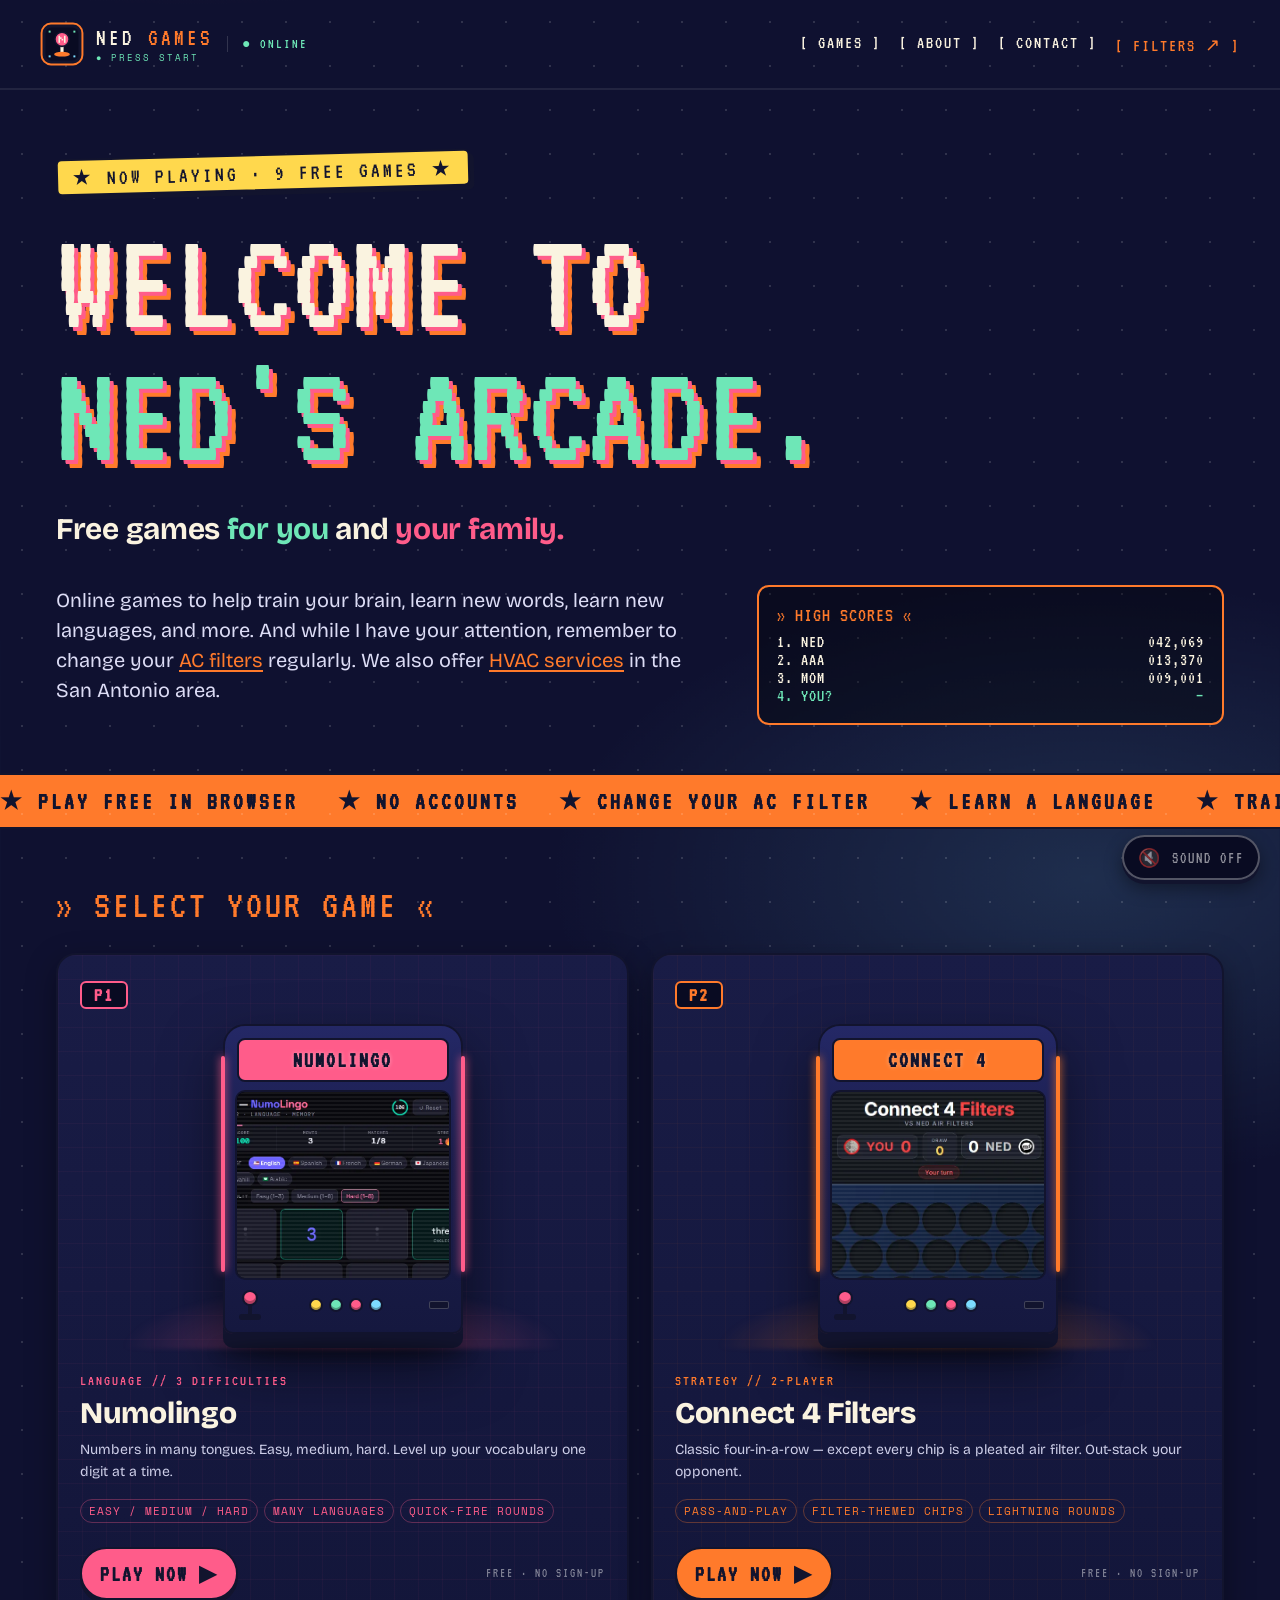
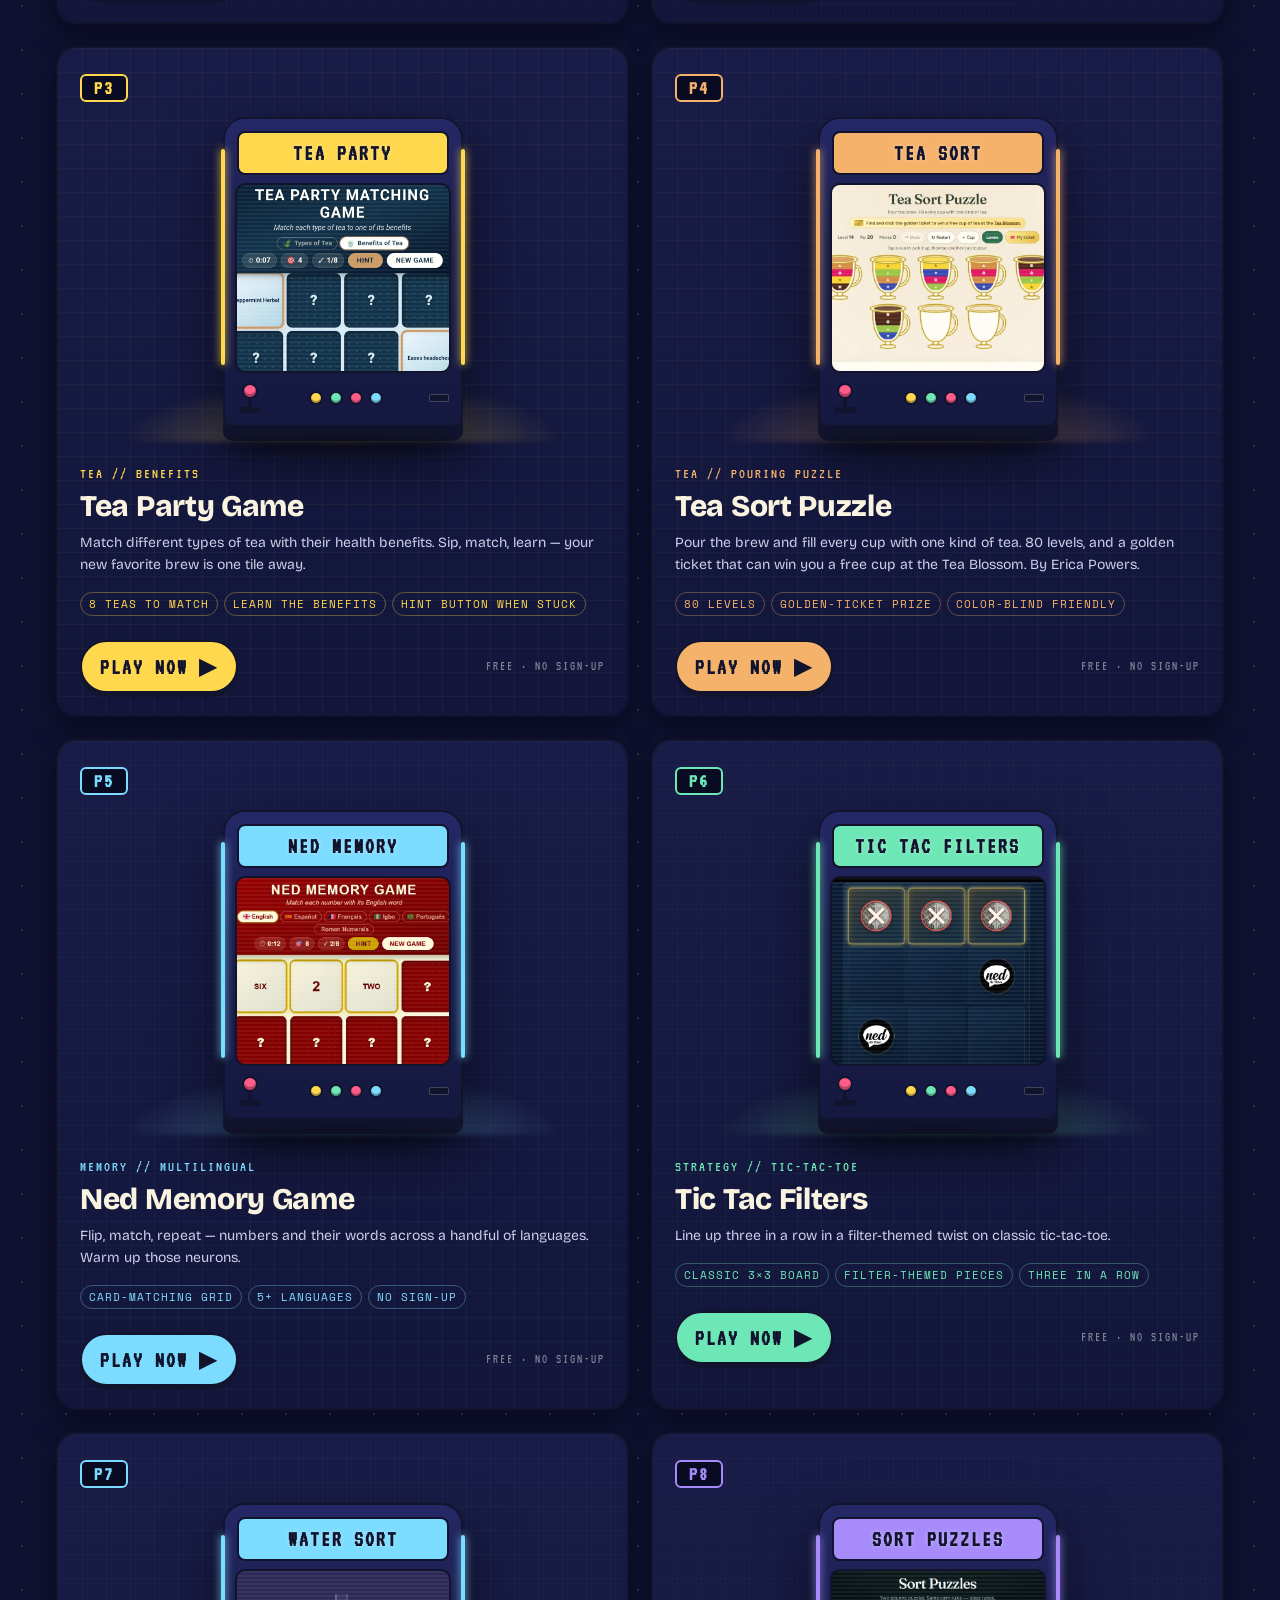
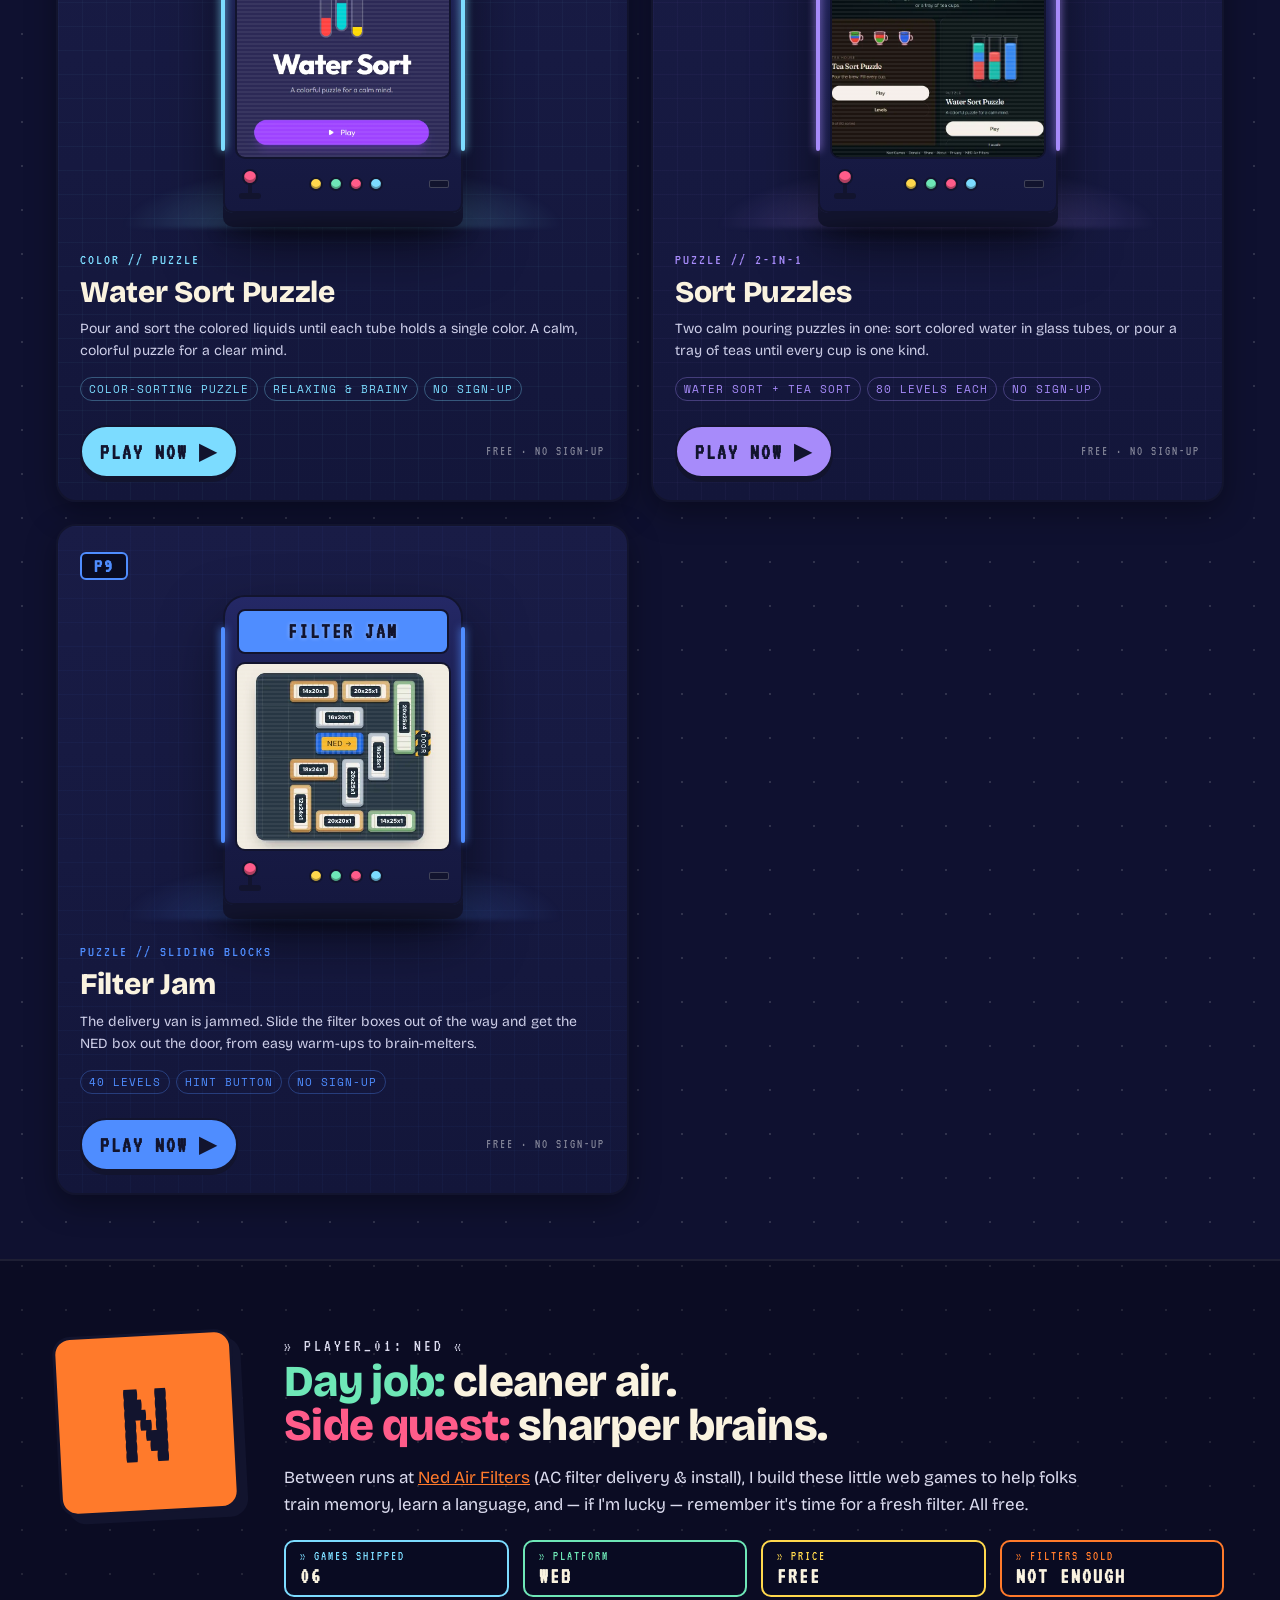
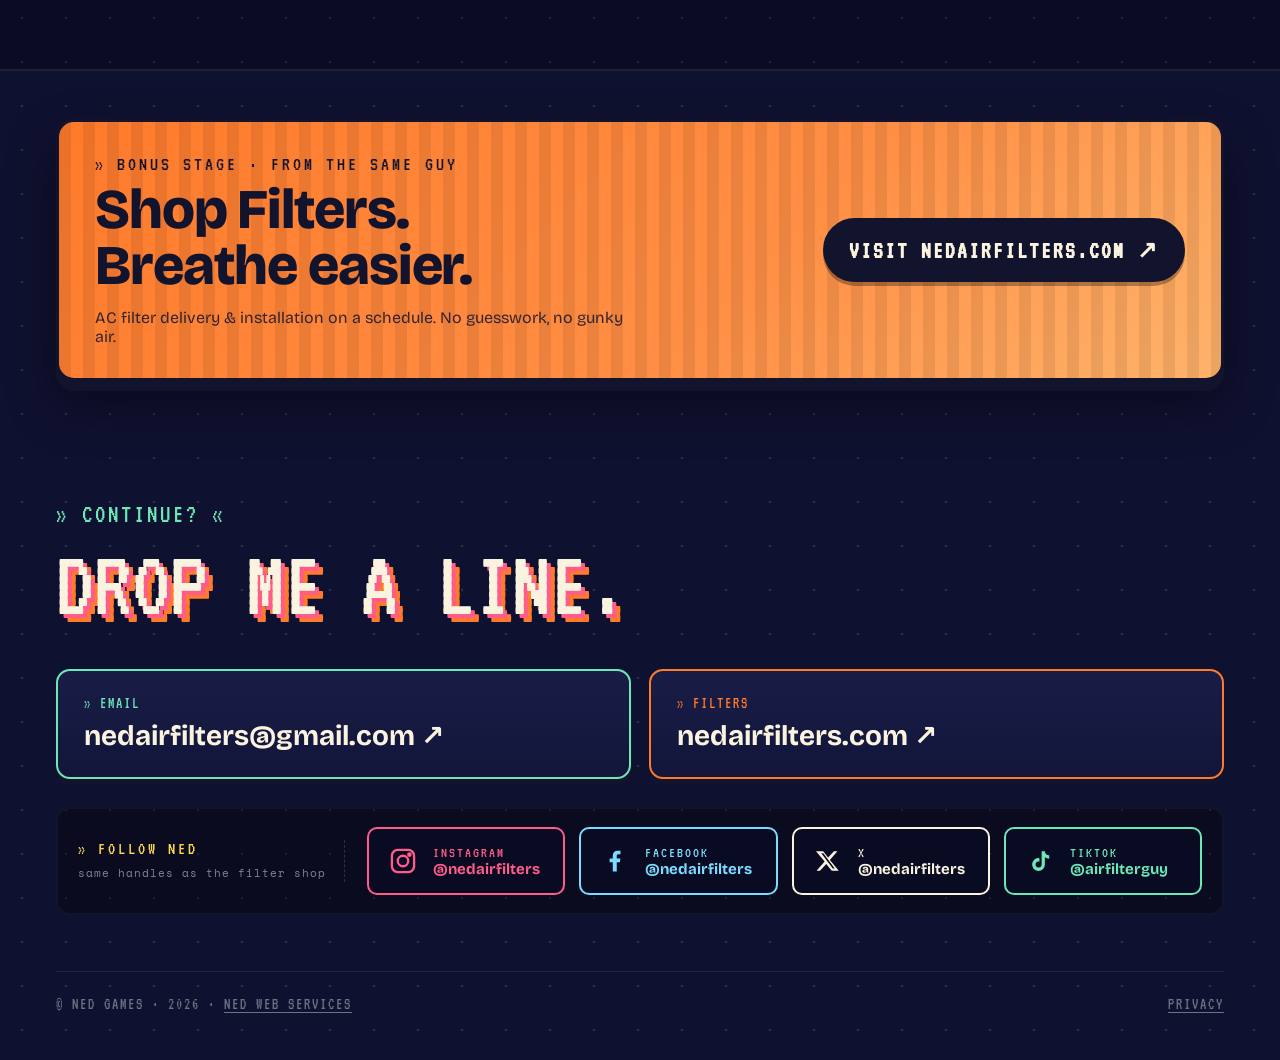
==== commit 4f4613bf: "Add Filter Jam to the games hub Co-Authored-By: Claude Opus 5.5 <noreply@anthropic.com> Claude-Sessi" ====
--- a/index.html
+++ b/index.html
@@ -15,7 +15,7 @@
 <meta property="og:type" content="website">
 <meta property="og:site_name" content="Ned Games">
 <meta property="og:title" content="Ned Games — Free Brain-Training Browser Games">
-<meta property="og:description" content="Eight free browser games: memory matching, Connect 4 Filters, number-word language matching, tea-and-benefits matching, Water Sort and Tea Sort pouring puzzles, and Tic Tac Filters. Free games for you and your family.">
+<meta property="og:description" content="Nine free browser games: memory matching, Connect 4 Filters, number-word language matching, tea-and-benefits matching, Water Sort and Tea Sort pouring puzzles, the Filter Jam sliding block puzzle, and Tic Tac Filters. Free games for you and your family.">
 <meta property="og:url" content="https://games.nedwebservices.com/">
 <meta property="og:image" content="https://games.nedwebservices.com/assets/og-image.jpg">
 <meta property="og:image:width" content="1200">
@@ -28,7 +28,7 @@
 <link rel="preconnect" href="https://fonts.gstatic.com" crossorigin>
 <link rel="stylesheet" href="https://fonts.googleapis.com/css2?family=Bricolage+Grotesque:opsz,wght@12..96,400;12..96,600;12..96,700;12..96,800&family=VT323&family=Space+Mono:wght@400;700&display=swap">
 <link rel="stylesheet" href="style.css?v=1">
-<script type="application/ld+json">{"@context": "https://schema.org", "@graph": [{"@type": "WebSite", "@id": "https://games.nedwebservices.com/#website", "url": "https://games.nedwebservices.com/", "name": "Ned Games", "description": "Free browser memory games, language games and puzzles by Ned.", "publisher": {"@type": "Organization", "name": "Ned Web Services", "url": "https://www.nedwebservices.com"}}, {"@type": "ItemList", "name": "Ned Games", "itemListElement": [{"@type": "ListItem", "position": 1, "item": {"@type": "VideoGame", "name": "Numolingo", "url": "https://numolingo.replit.app/", "description": "Numbers in many tongues. Easy, medium, hard. Level up your vocabulary one digit at a time.", "gamePlatform": "Web browser", "applicationCategory": "Game", "operatingSystem": "Any", "offers": {"@type": "Offer", "price": "0", "priceCurrency": "USD"}, "image": "https://games.nedwebservices.com/assets/screens/numolingo.webp"}}, {"@type": "ListItem", "position": 2, "item": {"@type": "VideoGame", "name": "Connect 4 Filters", "url": "https://connect4filters.replit.app/", "description": "Classic four-in-a-row — except every chip is a pleated air filter. Out-stack your opponent.", "gamePlatform": "Web browser", "applicationCategory": "Game", "operatingSystem": "Any", "offers": {"@type": "Offer", "price": "0", "priceCurrency": "USD"}, "image": "https://games.nedwebservices.com/assets/screens/connect4.webp"}}, {"@type": "ListItem", "position": 3, "item": {"@type": "VideoGame", "name": "Tea Party Game", "url": "https://teapartygame.replit.app/", "description": "Match different types of tea with their health benefits. Sip, match, learn — your new favorite brew is one tile away.", "gamePlatform": "Web browser", "applicationCategory": "Game", "operatingSystem": "Any", "offers": {"@type": "Offer", "price": "0", "priceCurrency": "USD"}, "image": "https://games.nedwebservices.com/assets/screens/teaparty.webp"}}, {"@type": "ListItem", "position": 4, "item": {"@type": "VideoGame", "name": "Tea Sort Puzzle", "url": "https://teasort.nedwebservices.com/", "description": "Pour the brew and fill every cup with one kind of tea. 80 levels, and a golden ticket that can win you a free cup at the Tea Blossom.", "gamePlatform": "Web browser", "applicationCategory": "Game", "operatingSystem": "Any", "offers": {"@type": "Offer", "price": "0", "priceCurrency": "USD"}, "image": "https://games.nedwebservices.com/assets/screens/teasort.webp"}}, {"@type": "ListItem", "position": 5, "item": {"@type": "VideoGame", "name": "Ned Memory Game", "url": "https://nedmemorygame.replit.app/", "description": "Flip, match, repeat — numbers and their words across a handful of languages. Warm up those neurons.", "gamePlatform": "Web browser", "applicationCategory": "Game", "operatingSystem": "Any", "offers": {"@type": "Offer", "price": "0", "priceCurrency": "USD"}, "image": "https://games.nedwebservices.com/assets/screens/memory.webp"}}, {"@type": "ListItem", "position": 6, "item": {"@type": "VideoGame", "name": "Tic Tac Filters", "url": "https://tictacfilters.replit.app/", "description": "Line up three in a row in a filter-themed twist on classic tic-tac-toe.", "gamePlatform": "Web browser", "applicationCategory": "Game", "operatingSystem": "Any", "offers": {"@type": "Offer", "price": "0", "priceCurrency": "USD"}, "image": "https://games.nedwebservices.com/assets/screens/tictacfilters.webp"}}, {"@type": "ListItem", "position": 7, "item": {"@type": "VideoGame", "name": "Water Sort Puzzle", "url": "https://water-sort.replit.app/", "description": "Pour and sort the colored liquids until each tube holds a single color. A calm, colorful puzzle for a clear mind.", "gamePlatform": "Web browser", "applicationCategory": "Game", "operatingSystem": "Any", "offers": {"@type": "Offer", "price": "0", "priceCurrency": "USD"}, "image": "https://games.nedwebservices.com/assets/screens/watersort.webp"}}, {"@type": "ListItem", "position": 8, "item": {"@type": "VideoGame", "name": "Sort Puzzles", "url": "https://watersort.grok.me/", "description": "Two calm pouring puzzles in one: sort colored water in glass tubes, or pour a tray of teas until every cup is one kind.", "gamePlatform": "Web browser", "applicationCategory": "Game", "operatingSystem": "Any", "offers": {"@type": "Offer", "price": "0", "priceCurrency": "USD"}, "image": "https://games.nedwebservices.com/assets/screens/sortpuzzles.webp"}}]}]}</script>
+<script type="application/ld+json">{"@context": "https://schema.org", "@graph": [{"@type": "WebSite", "@id": "https://games.nedwebservices.com/#website", "url": "https://games.nedwebservices.com/", "name": "Ned Games", "description": "Free browser memory games, language games and puzzles by Ned.", "publisher": {"@type": "Organization", "name": "Ned Web Services", "url": "https://www.nedwebservices.com"}}, {"@type": "ItemList", "name": "Ned Games", "itemListElement": [{"@type": "ListItem", "position": 1, "item": {"@type": "VideoGame", "name": "Numolingo", "url": "https://numolingo.replit.app/", "description": "Numbers in many tongues. Easy, medium, hard. Level up your vocabulary one digit at a time.", "gamePlatform": "Web browser", "applicationCategory": "Game", "operatingSystem": "Any", "offers": {"@type": "Offer", "price": "0", "priceCurrency": "USD"}, "image": "https://games.nedwebservices.com/assets/screens/numolingo.webp"}}, {"@type": "ListItem", "position": 2, "item": {"@type": "VideoGame", "name": "Connect 4 Filters", "url": "https://connect4filters.replit.app/", "description": "Classic four-in-a-row \u2014 except every chip is a pleated air filter. Out-stack your opponent.", "gamePlatform": "Web browser", "applicationCategory": "Game", "operatingSystem": "Any", "offers": {"@type": "Offer", "price": "0", "priceCurrency": "USD"}, "image": "https://games.nedwebservices.com/assets/screens/connect4.webp"}}, {"@type": "ListItem", "position": 3, "item": {"@type": "VideoGame", "name": "Tea Party Game", "url": "https://teapartygame.replit.app/", "description": "Match different types of tea with their health benefits. Sip, match, learn \u2014 your new favorite brew is one tile away.", "gamePlatform": "Web browser", "applicationCategory": "Game", "operatingSystem": "Any", "offers": {"@type": "Offer", "price": "0", "priceCurrency": "USD"}, "image": "https://games.nedwebservices.com/assets/screens/teaparty.webp"}}, {"@type": "ListItem", "position": 4, "item": {"@type": "VideoGame", "name": "Tea Sort Puzzle", "url": "https://teasort.nedwebservices.com/", "description": "Pour the brew and fill every cup with one kind of tea. 80 levels, and a golden ticket that can win you a free cup at the Tea Blossom.", "gamePlatform": "Web browser", "applicationCategory": "Game", "operatingSystem": "Any", "offers": {"@type": "Offer", "price": "0", "priceCurrency": "USD"}, "image": "https://games.nedwebservices.com/assets/screens/teasort.webp"}}, {"@type": "ListItem", "position": 5, "item": {"@type": "VideoGame", "name": "Ned Memory Game", "url": "https://nedmemorygame.replit.app/", "description": "Flip, match, repeat \u2014 numbers and their words across a handful of languages. Warm up those neurons.", "gamePlatform": "Web browser", "applicationCategory": "Game", "operatingSystem": "Any", "offers": {"@type": "Offer", "price": "0", "priceCurrency": "USD"}, "image": "https://games.nedwebservices.com/assets/screens/memory.webp"}}, {"@type": "ListItem", "position": 6, "item": {"@type": "VideoGame", "name": "Tic Tac Filters", "url": "https://tictacfilters.replit.app/", "description": "Line up three in a row in a filter-themed twist on classic tic-tac-toe.", "gamePlatform": "Web browser", "applicationCategory": "Game", "operatingSystem": "Any", "offers": {"@type": "Offer", "price": "0", "priceCurrency": "USD"}, "image": "https://games.nedwebservices.com/assets/screens/tictacfilters.webp"}}, {"@type": "ListItem", "position": 7, "item": {"@type": "VideoGame", "name": "Water Sort Puzzle", "url": "https://water-sort.replit.app/", "description": "Pour and sort the colored liquids until each tube holds a single color. A calm, colorful puzzle for a clear mind.", "gamePlatform": "Web browser", "applicationCategory": "Game", "operatingSystem": "Any", "offers": {"@type": "Offer", "price": "0", "priceCurrency": "USD"}, "image": "https://games.nedwebservices.com/assets/screens/watersort.webp"}}, {"@type": "ListItem", "position": 8, "item": {"@type": "VideoGame", "name": "Sort Puzzles", "url": "https://watersort.grok.me/", "description": "Two calm pouring puzzles in one: sort colored water in glass tubes, or pour a tray of teas until every cup is one kind.", "gamePlatform": "Web browser", "applicationCategory": "Game", "operatingSystem": "Any", "offers": {"@type": "Offer", "price": "0", "priceCurrency": "USD"}, "image": "https://games.nedwebservices.com/assets/screens/sortpuzzles.webp"}}, {"@type": "ListItem", "position": 9, "item": {"@type": "VideoGame", "name": "Filter Jam", "url": "https://filterjam.nedwebservices.com/", "description": "Sliding block puzzle: slide the filter boxes and get the NED box out the van door. 40 levels.", "genre": "Puzzle", "gamePlatform": "Web browser", "image": "https://games.nedwebservices.com/assets/screens/filterjam.webp"}}]}]}</script>
 </head>
 <body>
 <div class="page">
@@ -58,7 +58,7 @@
 
   <main>
     <section class="hero" id="top">
-      <p class="now-playing">★ NOW PLAYING · 8 FREE GAMES ★</p>
+      <p class="now-playing">★ NOW PLAYING · 9 FREE GAMES ★</p>
       <h1>WELCOME TO<br><span>NED'S ARCADE.</span></h1>
       <p class="manifesto">Free games <span class="m">for you</span> and <span class="p">your family.</span></p>
       <div class="hero-grid">
@@ -235,6 +235,26 @@
           <h3>Sort Puzzles</h3>
           <p>Two calm pouring puzzles in one: sort colored water in glass tubes, or pour a tray of teas until every cup is one kind.</p>
           <ul class="chips"><li>Water Sort + Tea Sort</li><li>80 levels each</li><li>No sign-up</li></ul>
+          <div class="card-foot"><span class="coin">PLAY NOW ▶</span><span class="free">FREE · NO SIGN-UP</span></div>
+        </div>
+      </a>
+      <a class="card" href="https://filterjam.nedwebservices.com/" target="_blank" rel="noopener" style="--c:#4f8dff" aria-label="Play Filter Jam (opens in a new tab)">
+        <span class="pno">P9</span>
+        <div class="cab-area" aria-hidden="true">
+          <div class="cab-glow"></div>
+          <div class="cab">
+            <i class="light l"></i><i class="light r"></i>
+            <div class="marquee flicker">FILTER JAM</div>
+            <div class="screen"><img src="assets/screens/filterjam.webp?v=1" alt="Filter Jam board with filter boxes blocking the blue NED box" width="460" height="345" loading="lazy" decoding="async"></div>
+            <div class="controls"><div class="stick"><i class="shaft"></i><i class="ball"></i><i class="base"></i></div><div class="buttons"><i></i><i></i><i></i><i></i></div><div class="slot"></div></div>
+          </div>
+          <div class="cab-shadow"></div>
+        </div>
+        <div class="card-body">
+          <div class="tag">PUZZLE // SLIDING BLOCKS</div>
+          <h3>Filter Jam</h3>
+          <p>The delivery van is jammed. Slide the filter boxes out of the way and get the NED box out the door, from easy warm-ups to brain-melters.</p>
+          <ul class="chips"><li>40 levels</li><li>Hint button</li><li>No sign-up</li></ul>
           <div class="card-foot"><span class="coin">PLAY NOW ▶</span><span class="free">FREE · NO SIGN-UP</span></div>
         </div>
       </a>
